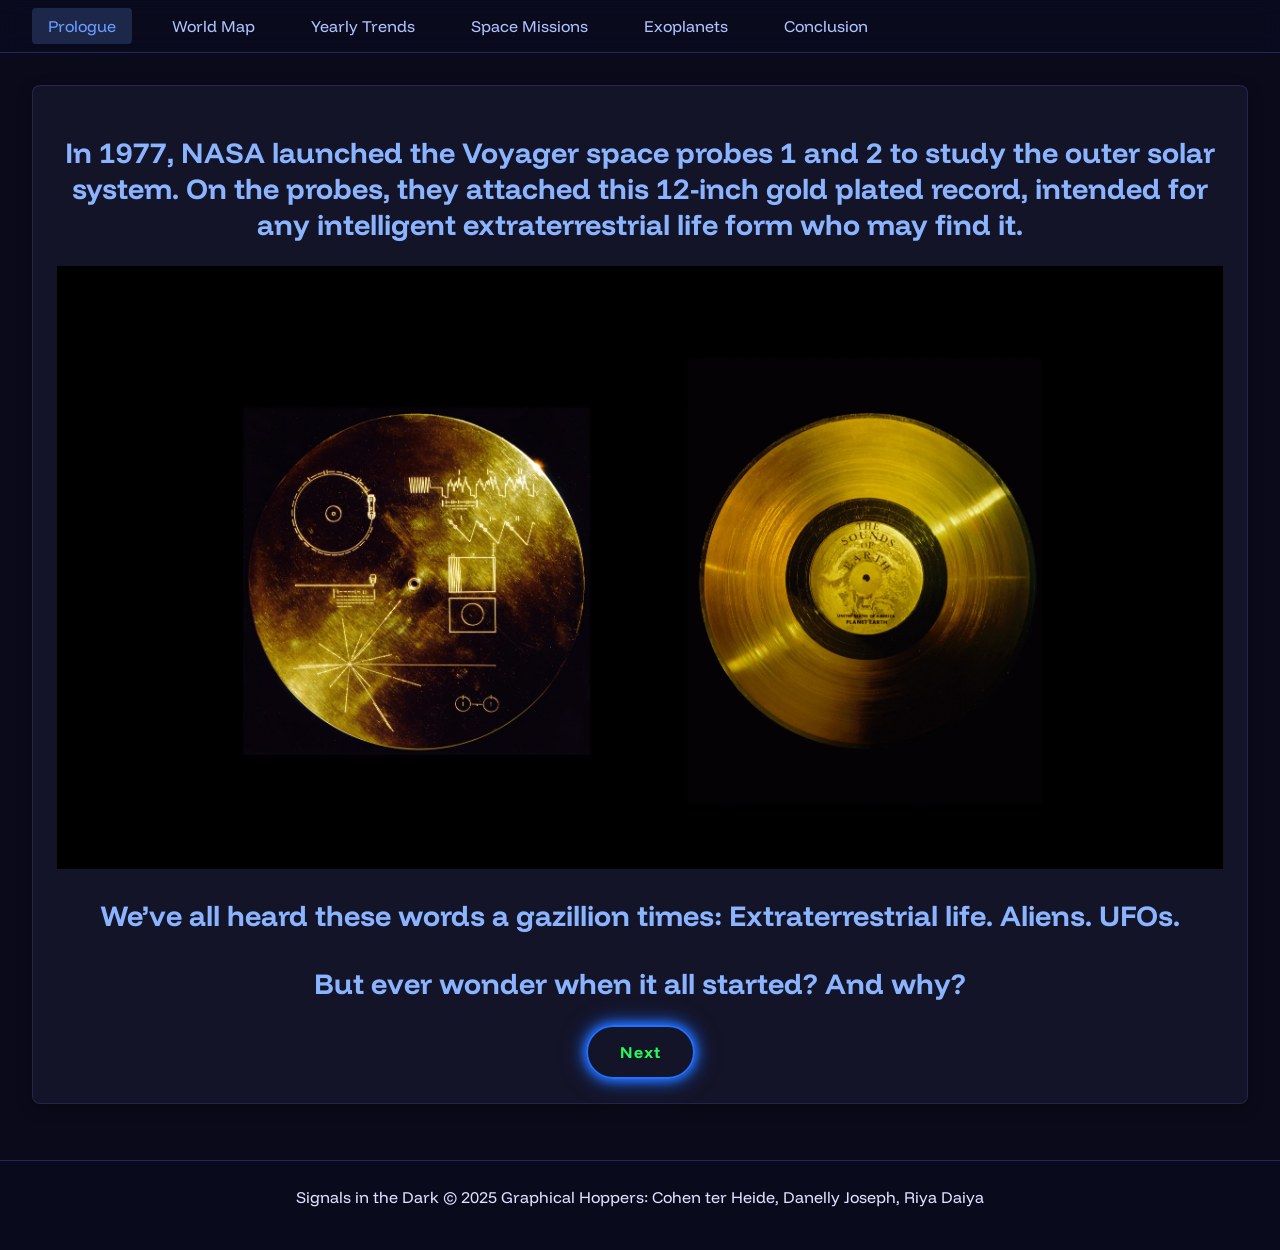
==== index.html @ cf0cb78a "adding font dependencies and changing font" ====
<!DOCTYPE html>
<html lang="en">
<head>
    <meta charset="UTF-8">
    <meta name="viewport" content="width=device-width, initial-scale=1.0">
    <title>Signals in the Dark - Prologue</title>
    <link rel="stylesheet" href="css/style.css">
    <script src="https://d3js.org/d3.v7.min.js"></script>
    <link rel="preconnect" href="https://fonts.googleapis.com">
    <link rel="preconnect" href="https://fonts.gstatic.com" crossorigin>
    <link href="https://fonts.googleapis.com/css2?family=Funnel+Display:wght@300..800&family=Funnel+Sans:ital,wght@0,300..800;1,300..800&family=IBM+Plex+Sans:ital,wght@0,100..700;1,100..700&display=swap" rel="stylesheet">
</head>
<body>
    <div id="starfield"></div>
    
    <header>
        <!-- <div class="logo">Signals in the Dark</div> -->
        <!-- <div class="team-name">🐸 Graphical Hoppers 🐸</div> -->
        <nav>
            <ul>
                <li><a href="index.html" class="nav-link active">Prologue</a></li>
                <li><a href="world-map.html" class="nav-link">World Map</a></li>
                <li><a href="trends.html" class="nav-link">Yearly Trends</a></li>
                <li><a href="missions.html" class="nav-link">Space Missions</a></li>
                <li><a href="exoplanets.html" class="nav-link">Exoplanets</a></li>
                <!-- <li><a href="comparison.html" class="nav-link">Science vs Perception</a></li> -->
                <li><a href="conclusion.html" class="nav-link">Conclusion</a></li>
            </ul>
        </nav>
    </header>
    
    <main>
        <section id="home" class="page active">
            <div class="card centre-align">
                <!-- <h1>Signals in the Dark</h1>
                <p>Visualizing UFO Sightings and the Search for Extraterrestrial Life</p>
                <div class="team-name">🐸 Graphical Hoppers 🐸</div>
                <p>Cohen ter Heide, Danelly Joseph, Riya Daiya</p>
                <p>Course: IAT 355: Data Visualization</p> -->

                <h2>In 1977, NASA launched the Voyager space probes 1 and 2 to study the outer solar system. On the probes, they attached this 12-inch gold plated record, intended for any intelligent extraterrestrial life form who may find it.</h2>
                <img class="responsive-img" src="img/Voyager-Record.webp" alt="Voyager record golden DVDs">

                <h2>We’ve all heard these words a gazillion times: Extraterrestrial life. Aliens. UFOs.</h2>
                <h2>But ever wonder when it all started? And why?</h2>

                <a href="world-map.html">
                    <button class="button"><strong>Next</strong></button>
                </a>
                
            </div>
            
            <!-- <h2 class="centre-align">Project Overview</h2>
            <div class="card centre-align">
                <p>This visualization project examines two parallel narratives:</p>
                <ul class="insight-list">
                    <li>UFO Sightings: Cultural phenomena shaped by media, perception, and human psychology</li>
                    <li>Exoplanet Discoveries: Scientific progress driven by technology, evidence, and methodology</li>
                </ul>
            </div> -->
            

        </section>

    </main>
    
    <footer>
        <p>Signals in the Dark &copy; 2025 Graphical Hoppers: Cohen ter Heide, Danelly Joseph, Riya Daiya</p>
    </footer>

    <script src="js/starfield.js"></script>
    <script src="js/navigation.js"></script>
</body>
</html>
---- css/style.css ----
* {
    margin: 0;
    padding: 0;
    box-sizing: border-box;
    font-family: "Funnel Display", sans-serif, 'Segoe UI', Tahoma, Geneva, Verdana, sans-serif;
}

body {
    background-color: #0a0a1a;
    color: #e0e0ff;
    overflow-x: hidden;
    min-height: 100vh;
}

#starfield {
    position: fixed;
    top: 0;
    left: 0;
    width: 100%;
    height: 100%;
    z-index: -1;
}

header {
    background: rgba(10, 10, 30, 0.8);
    backdrop-filter: blur(10px);
    padding: 1rem 2rem;
    position: sticky;
    top: 0;
    z-index: 100;
    border-bottom: 1px solid rgba(100, 100, 255, 0.3);
}

.logo {
    font-size: 1.8rem;
    font-weight: 700;
    color: #6a9eff;
    text-shadow: 0 0 10px rgba(106, 158, 255, 0.5);
    margin-bottom: 0.5rem;
}

.team-name {
    color: #9eff6a;
    font-size: 1.2rem;
    margin-bottom: 0.5rem;
}

nav ul {
    display: flex;
    list-style: none;
    gap: 1.5rem;
}

nav a {
    color: #b0c4ff;
    text-decoration: none;
    padding: 0.5rem 1rem;
    border-radius: 4px;
    transition: all 0.3s ease;
}

nav a:hover, nav a.active {
    background: rgba(106, 158, 255, 0.2);
    color: #6a9eff;
}

main {
    max-width: 1400px;
    margin: 0 auto;
    padding: 2rem;
    min-height: calc(100vh - 120px);
}

.page {
    display: block;
    animation: fadeIn 0.5s ease;
}

h1 {
    font-size: 2.5rem;
    margin-bottom: 1.5rem;
    color: #6a9eff;
    text-shadow: 0 0 15px rgba(106, 158, 255, 0.3);
    text-align: center;
}

h2 {
    font-size: 1.8rem;
    margin: 1.5rem 0 1rem;
    color: #8ab4ff;
    /* border-bottom: 1px solid rgba(138, 180, 255, 0.3); */
    padding-bottom: 0.5rem;
    
}

h3 {
    font-size: 1.4rem;
    margin: 1.2rem 0 0.8rem;
    color: #9eff6a;
}

p {
    line-height: 1.6;
    margin-bottom: 1rem;
   
}

.card {
    background: rgba(20, 20, 40);
    border-radius: 8px;
    padding: 1.5rem;
    margin-bottom: 1.5rem;
    border: 1px solid rgba(100, 100, 255, 0.2);
    box-shadow: 0 4px 15px rgba(0, 0, 0, 0.3);
    /* text-align: center; */
    /* max-width: 50rem; */
    /* margin: 0 auto; */
}



.visualization-container {
    height: 500px;
    background: rgba(10, 15, 30);
    border-radius: 8px;
    margin: 1.5rem 0;
    display: flex;
    align-items: center;
    justify-content: center;
    border: 1px solid rgba(100, 100, 255, 0.2);
    overflow: hidden;
}

.visualization-placeholder {
    color: #8ab4ff;
    font-size: 1.2rem;
    text-align: center;
    padding: 2rem;
}

.comparison-container {
    display: grid;
    grid-template-columns: 1fr 1fr;
    gap: 1.5rem;
    margin: 1.5rem 0;
}

.comparison-card {
    background: rgba(20, 20, 40, 0.6);
    border-radius: 8px;
    padding: 1.5rem;
    border: 1px solid rgba(100, 100, 255, 0.2);
    box-shadow: 0 4px 15px rgba(0, 0, 0, 0.3);
}

.comparison-visualization {
    height: 300px;
    background: rgba(10, 15, 30, 0.7);
    border-radius: 8px;
    margin: 1rem 0;
    display: flex;
    align-items: center;
    justify-content: center;
    border: 1px solid rgba(100, 100, 255, 0.2);
}


.insight-list {
    margin-left: 1.5rem;
    margin-bottom: 1rem;
}

.insight-list li {
    margin-bottom: 0.8rem;
    line-height: 1.5;
}








.pale-blue-dot {
    text-align: center;
    margin: 2rem 0;
    padding: 2rem;
    background: rgba(30, 30, 60, 0.5);
    border-radius: 8px;
    border-left: 4px solid #6a9eff;
}


.quote {
    font-style: italic;
    font-size: 1.2rem;
    color: #ffffff;
    margin: 1.5rem 0;
    text-align: center;
}

.author {
    text-align: right;
    color: #8eff24;
    margin-top: 0.5rem;
}


.paledot {
  position: relative;
  border-radius: 10px;
  overflow: hidden;
  margin-top:2.5rem;
}

.paledot img {
  display: block;
  width: 100%;
  height: auto;
}

.overlay {
  position: absolute;
  inset: 0;
  display: flex;
  flex-direction: column;
  justify-content: flex-end;
  gap: 0.75rem;
  padding: 1rem;
  color: #ffffff;
  text-align: center;
  text-shadow: 0 2px 6px rgba(0,0,0,.7); 
  margin: 10rem;

  

}

.overlay h3{
    transform: translateY(-45rem);
}




 

footer {
    background: rgba(10, 10, 30, 0.8);
    padding: 1.5rem;
    text-align: center;
    border-top: 1px solid rgba(100, 100, 255, 0.3);
}

@keyframes fadeIn {
    from { opacity: 0; }
    to { opacity: 1; }
}

@media (max-width: 768px) {
    nav ul {
        flex-direction: column;
        gap: 0.5rem;
    }
    
    main {
        padding: 1rem;
    }
    
    h1 {
        font-size: 2rem;
    }
    
    h2 {
        font-size: 1.5rem;
    }
    
    .comparison-container {
        grid-template-columns: 1fr;
    }
}

.exoplanets-visualization-container {
    background: rgba(10, 20, 40, 0.8);
    border: 1px solid rgba(80, 227, 194, 0.3);
    border-radius: 12px;
    padding: 20px;
    margin: 20px 0;
    backdrop-filter: blur(10px);
    position: relative;
    width: 100%;
    min-height: 400px;
}

.exoplanets-visualization {
    width: 100% !important;
    min-height: 400px;
    display: block;
}

.exoplanets-comparison-visualization {
    background: rgba(20, 30, 60, 0.6);
    border-radius: 8px;
    padding: 15px;
    margin: 15px 0;
    width: 100%;
}

#exoplanets-discovery-timeline,
#exoplanets-discovery-methods,
#exoplanets-interactive-explorer {
    width: 100% !important;
    min-height: 400px;
}

.vega-embed {
    width: 100% !important;
}

.vega-embed summary {
    color: #50E3C2 !important;
}

.exoplanets-loading {
    color: #50E3C2;
    font-style: italic;
    text-align: center;
    padding: 2rem;
    font-size: 1.1rem;
    width: 100%;
}

.exoplanets-error {
    color: #ff6b6b;
    text-align: center;
    padding: 2rem;
    font-style: italic;
    border: 1px dashed #ff6b6b;
    border-radius: 8px;
    width: 100%;
}

.exoplanets-loading::after {
    content: '...';
    animation: exoplanets-dots 1.5s steps(4, end) infinite;
}

@keyframes exoplanets-dots {
    0%, 20% { color: rgba(80, 227, 194, 0); text-shadow: 0.25em 0 0 rgba(80, 227, 194, 0), 0.5em 0 0 rgba(80, 227, 194, 0); }
    40% { color: #50E3C2; text-shadow: 0.25em 0 0 rgba(80, 227, 194, 0), 0.5em 0 0 rgba(80, 227, 194, 0); }
    60% { text-shadow: 0.25em 0 0 #50E3C2, 0.5em 0 0 rgba(80, 227, 194, 0); }
    80%, 100% { text-shadow: 0.25em 0 0 #50E3C2, 0.5em 0 0 #50E3C2; }
}

@media (max-width: 768px) {
    .exoplanets-visualization-container {
        padding: 10px;
        margin: 10px 0;
        min-height: 300px;
    }
    
    .exoplanets-visualization {
        min-height: 300px;
    }
    
    #exoplanets-discovery-timeline,
    #exoplanets-discovery-methods,
    #exoplanets-interactive-explorer {
        min-height: 300px;
    }
}

.worldmap-container {
    width: 100%;
    height: 520px;
    background: transparent;
    margin-bottom: 20px;
    border-radius: 12px;
    overflow: hidden;
    border: 1px solid rgba(100, 100, 255, 0.3);
    box-shadow: 0 0 20px rgba(106, 158, 255, 0.2);
    position: relative;
}

#worldmap-view,
#worldmap-view > div,
#worldmap-view canvas {
    background: transparent !important;
}

.worldmap-visualization-container {
    background: rgba(10, 20, 40, 0.8);
    border: 1px solid rgba(80, 227, 194, 0.3);
    border-radius: 12px;
    padding: 20px;
    margin: 20px 0;
    backdrop-filter: blur(10px);
    position: relative;
}

.worldmap-controls {
    margin-bottom: 20px;
    text-align: center;
    padding: 15px;
    background: rgba(20, 20, 40, 0.8);
    border-radius: 8px;
    border: 1px solid rgba(100, 100, 255, 0.2);
    backdrop-filter: blur(10px);
}

.worldmap-dropdown {
    padding: 10px 20px;
    background: rgba(30, 30, 60, 0.9);
    color: #e0e0ff;
    border: 1px solid rgba(106, 158, 255, 0.4);
    border-radius: 6px;
    font-size: 14px;
    font-weight: 500;
    transition: all 0.3s ease;
}

.worldmap-dropdown:hover {
    border-color: rgba(80, 227, 194, 0.6);
    box-shadow: 0 0 10px rgba(80, 227, 194, 0.3);
}

.worldmap-dropdown:focus {
    outline: none;
    border-color: #50E3C2;
    box-shadow: 0 0 15px rgba(80, 227, 194, 0.5);
}

.worldmap-dropdown option {
    background: rgba(30, 30, 60, 0.95);
    color: #e0e0ff;
    padding: 10px;
}

.centre-align {
    text-align: center;
}

.responsive-img {
    max-width: 100%;
    height: auto;
}

.button {
    background-color: transparent;
    border: 2px solid #2270ff;
    border-radius: 2rem;
    color: #22ff59;
    padding: 15px 32px;
    text-align: center;
    text-decoration: none;
    font-size: 16px;
    cursor: pointer;
    letter-spacing: 1px;
    

    box-shadow:
        0 0 8px #2270ff,
        0 0 15px #2270ff,
        0 0 25px rgba(34, 112, 255, 0.6);

    transition: 
        background-color 0.25s ease,
        box-shadow 0.25s ease,
        transform 0.2s ease,
        color 0.25s ease;
}

.button:hover {
    background-color: rgba(34, 112, 255, 0.15);
    color: #4284fe;

    transform: translateY(-3px);

    box-shadow:
        0 0 12px #2270ff,
        0 0 22px #2270ff,
        0 0 35px #2270ff,
        0 0 45px rgba(34, 112, 255, 0.9);
}

.button:active {
    transform: translateY(-1px);
    box-shadow:
        0 0 6px #2270ff,
        0 0 12px #2270ff,
        0 0 18px rgba(34, 112, 255, 0.5);
}
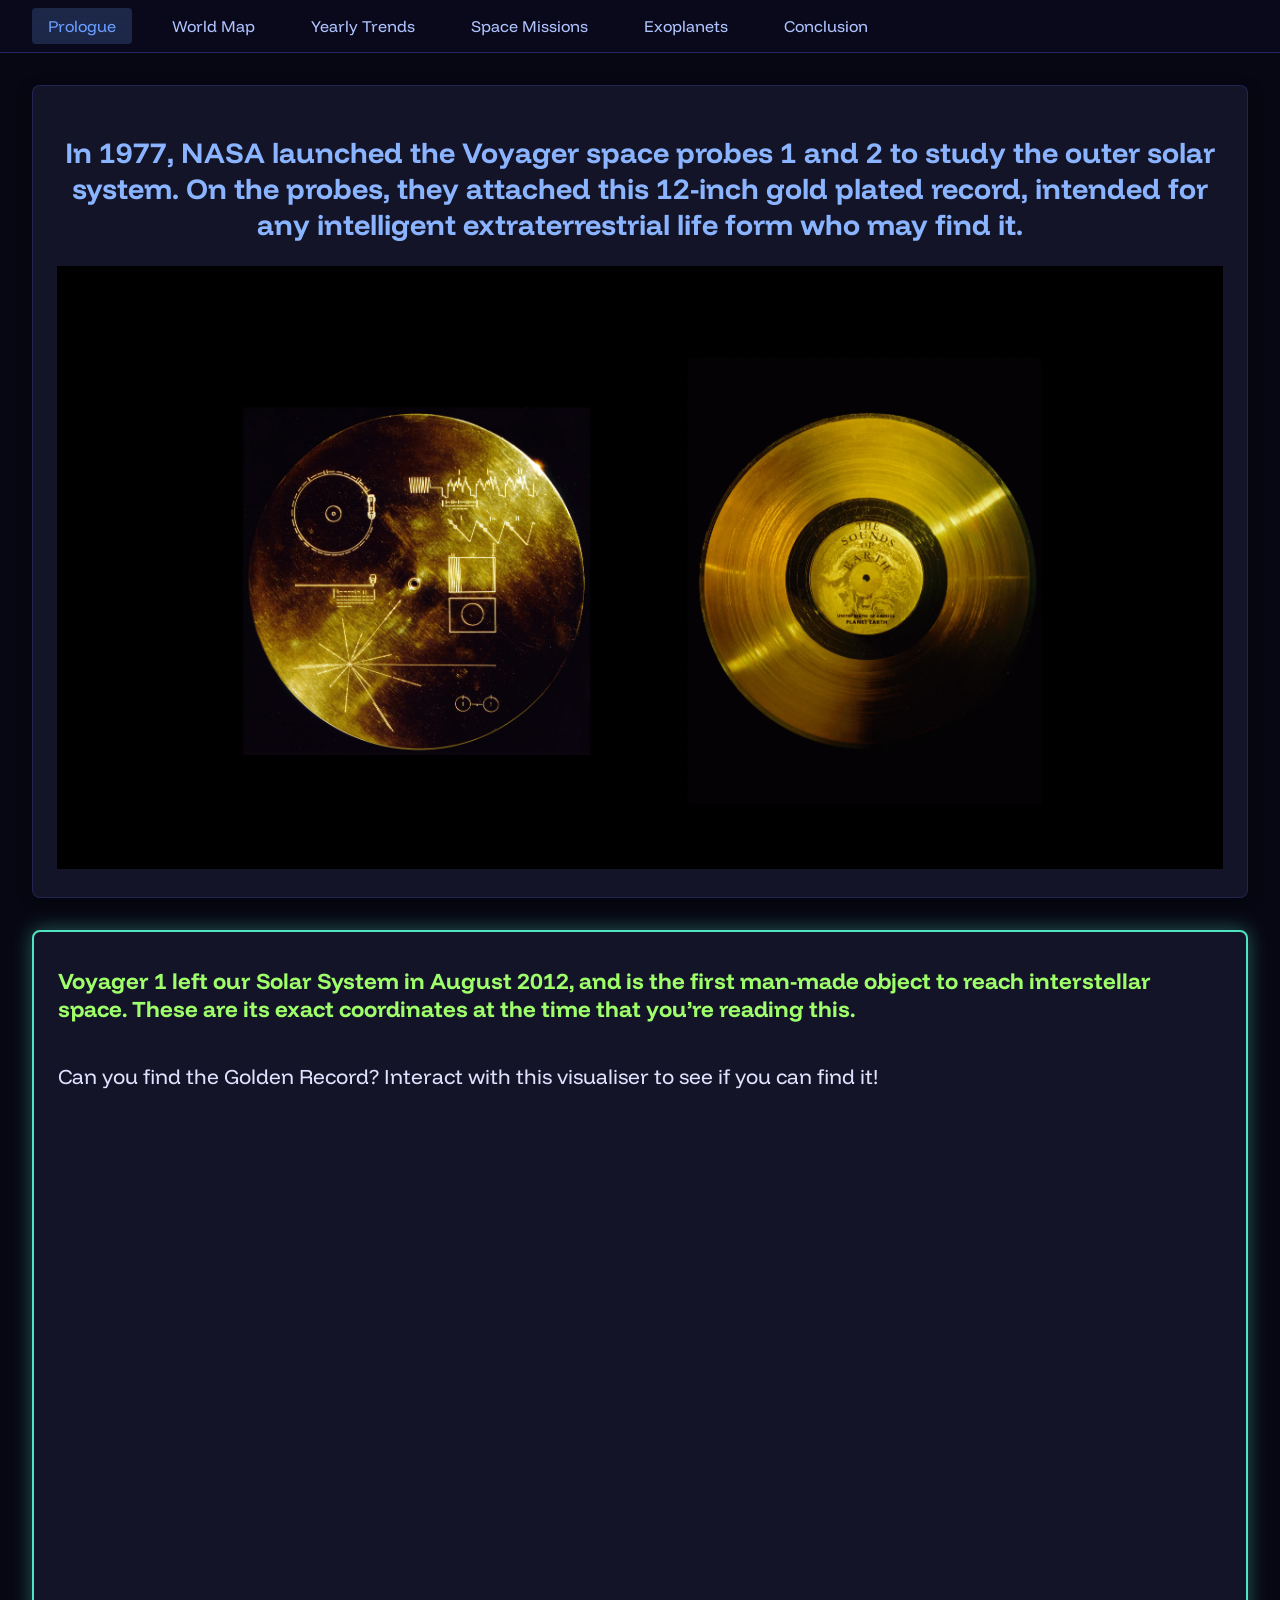
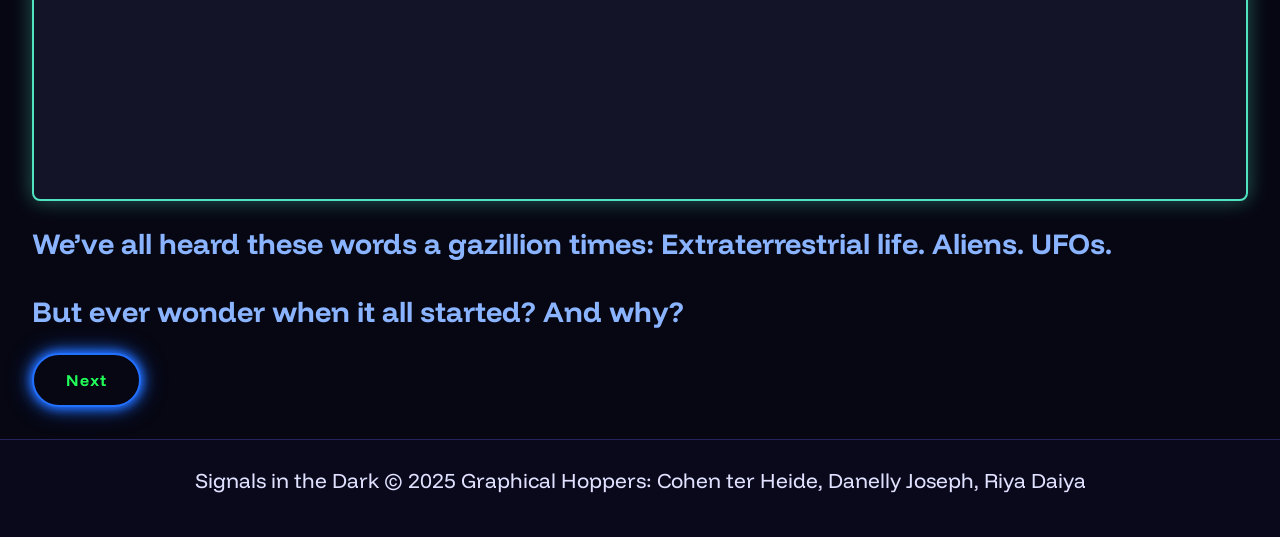
==== commit ef571cb2: "embedding voyager 1 live location window" ====
--- a/index.html
+++ b/index.html
@@ -32,32 +32,39 @@
     <main>
         <section id="home" class="page active">
             <div class="card centre-align">
-                <!-- <h1>Signals in the Dark</h1>
-                <p>Visualizing UFO Sightings and the Search for Extraterrestrial Life</p>
-                <div class="team-name">🐸 Graphical Hoppers 🐸</div>
-                <p>Cohen ter Heide, Danelly Joseph, Riya Daiya</p>
-                <p>Course: IAT 355: Data Visualization</p> -->
 
                 <h2>In 1977, NASA launched the Voyager space probes 1 and 2 to study the outer solar system. On the probes, they attached this 12-inch gold plated record, intended for any intelligent extraterrestrial life form who may find it.</h2>
                 <img class="responsive-img" src="img/Voyager-Record.webp" alt="Voyager record golden DVDs">
 
-                <h2>We’ve all heard these words a gazillion times: Extraterrestrial life. Aliens. UFOs.</h2>
+                <!-- <h2>We’ve all heard these words a gazillion times: Extraterrestrial life. Aliens. UFOs.</h2>
+                <h2>But ever wonder when it all started? And why?</h2>
+
+                <a href="world-map.html">
+                    <button class="button"><strong>Next</strong></button>
+                </a> -->
+            </div>
+
+            <div class="card voyager-card"> <h3>Voyager 1 left our Solar System in August 2012, and is the first man-made object to reach interstellar space. These are its exact coordinates at the time that you’re reading this.</h3>
+                <p>Can you find the Golden Record? Interact with this visualiser to see if you can find it!</p>
+                <div id="voyager-embed-container">
+                    <iframe 
+                        src="https://eyes.nasa.gov/apps/solar-system/#/sc_voyager_1"
+                        width="100%"
+                        height="500"
+                        frameborder="0"
+                        allowfullscreen
+                        title="NASA Eyes on the Solar System: Voyager 1 Tracker">
+                    </iframe>
+                </div>
+            </div>
+
+             <h2>We’ve all heard these words a gazillion times: Extraterrestrial life. Aliens. UFOs.</h2>
                 <h2>But ever wonder when it all started? And why?</h2>
 
                 <a href="world-map.html">
                     <button class="button"><strong>Next</strong></button>
                 </a>
-                
-            </div>
             
-            <!-- <h2 class="centre-align">Project Overview</h2>
-            <div class="card centre-align">
-                <p>This visualization project examines two parallel narratives:</p>
-                <ul class="insight-list">
-                    <li>UFO Sightings: Cultural phenomena shaped by media, perception, and human psychology</li>
-                    <li>Exoplanet Discoveries: Scientific progress driven by technology, evidence, and methodology</li>
-                </ul>
-            </div> -->
             
 
         </section>
--- a/css/style.css
+++ b/css/style.css
@@ -6,7 +6,7 @@
 }
 
 body {
-    background-color: #0a0a1a;
+    background-color: #070713;
     color: #e0e0ff;
     overflow-x: hidden;
     min-height: 100vh;
@@ -102,6 +102,7 @@
 p {
     line-height: 1.6;
     margin-bottom: 1rem;
+    font-size: 1.3rem;
    
 }
 
@@ -447,7 +448,7 @@
 }
 
 .button {
-    background-color: transparent;
+    background-color: #070713;
     border: 2px solid #2270ff;
     border-radius: 2rem;
     color: #22ff59;
@@ -472,7 +473,7 @@
 }
 
 .button:hover {
-    background-color: rgba(34, 112, 255, 0.15);
+    background-color: #121A33;
     color: #4284fe;
 
     transform: translateY(-3px);
@@ -490,4 +491,34 @@
         0 0 6px #2270ff,
         0 0 12px #2270ff,
         0 0 18px rgba(34, 112, 255, 0.5);
+}
+
+/* Styling for the Voyager Embed Card */
+
+.voyager-card {
+    /* Optional: Make the card stand out a bit more */
+    border: 2px solid #50E3C2; 
+    box-shadow: 0 0 20px rgba(80, 227, 194, 0.4);
+    margin-top: 2rem;
+    padding: 0; /* Remove padding to let the iframe fill the card */
+    overflow: hidden; /* Ensures the iframe stays inside rounded corners */
+}
+
+.voyager-card h3, .voyager-card p {
+    padding: 1rem 1.5rem 0.5rem 1.5rem; /* Add back padding for text */
+}
+
+#voyager-embed-container {
+    width: 100%;
+    /* 16:9 aspect ratio is good for videos/interactive content. 
+       This helps the embed resize cleanly on mobile */
+    aspect-ratio: 16 / 9; 
+    min-height: 400px; 
+}
+
+#voyager-embed-container iframe {
+    /* Ensure the iframe fills its container */
+    width: 100%;
+    height: 100%;
+    display: block;
 }
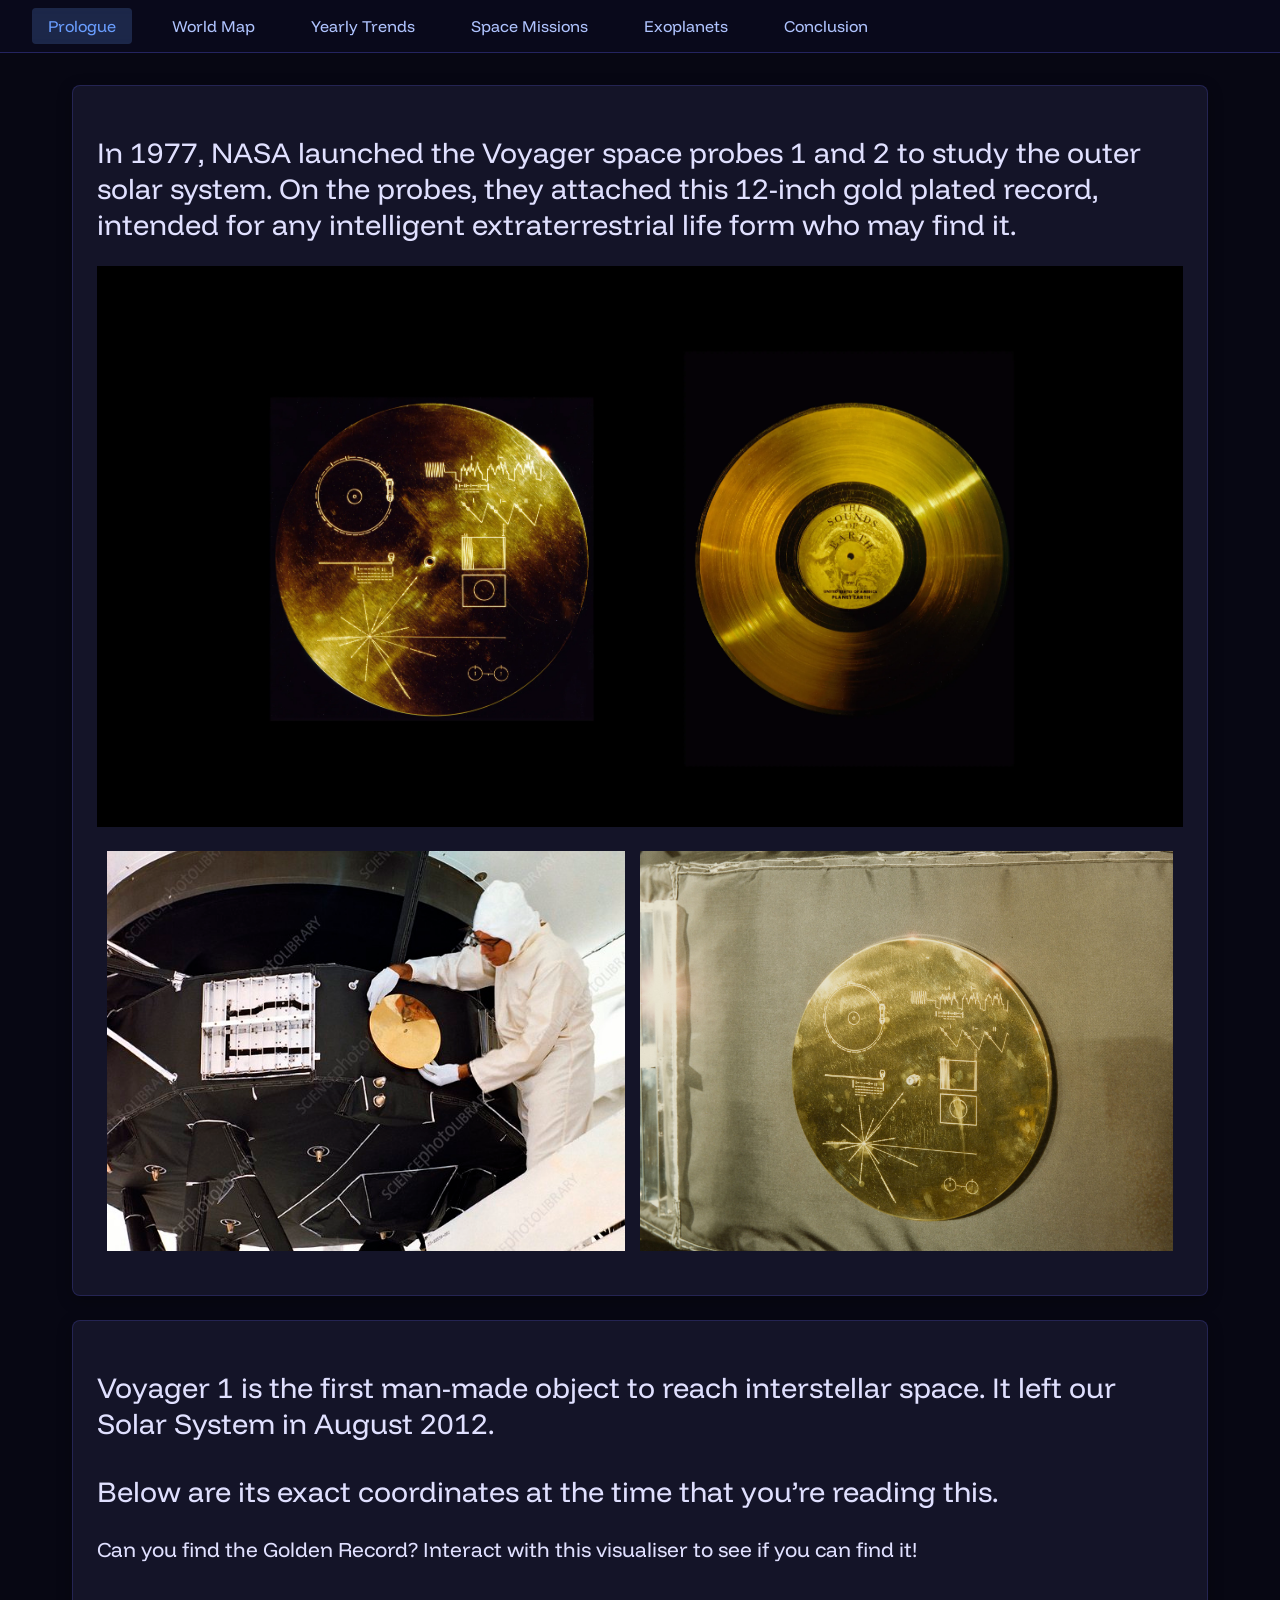
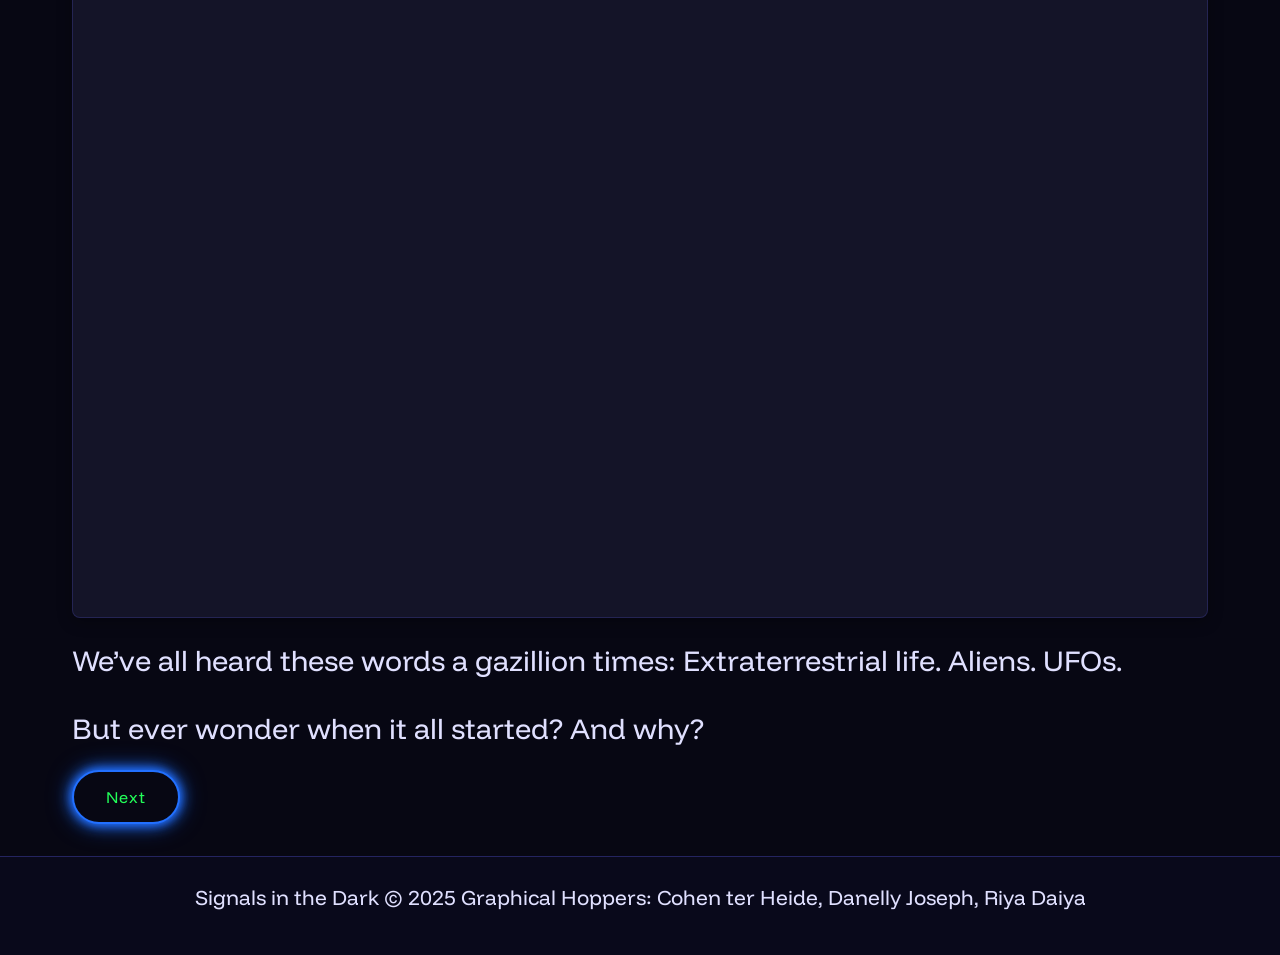
==== commit 4ca76fcc: "design polishes and adding more images" ====
--- a/index.html
+++ b/index.html
@@ -31,20 +31,21 @@
     
     <main>
         <section id="home" class="page active">
-            <div class="card centre-align">
+            <div class="card"> 
 
                 <h2>In 1977, NASA launched the Voyager space probes 1 and 2 to study the outer solar system. On the probes, they attached this 12-inch gold plated record, intended for any intelligent extraterrestrial life form who may find it.</h2>
                 <img class="responsive-img" src="img/Voyager-Record.webp" alt="Voyager record golden DVDs">
 
-                <!-- <h2>We’ve all heard these words a gazillion times: Extraterrestrial life. Aliens. UFOs.</h2>
-                <h2>But ever wonder when it all started? And why?</h2>
+                <div class="image-stack-container">
+                    <img src="img/disc-installation.jpg" alt="scientist attaching golden record on spacecraft" class="stacked-image">
+                    <img src="img/voyager-record-on-spacecraft.jpg" alt="voyager goldenr record on spacecraft" class="stacked-image">
+                </div>
 
-                <a href="world-map.html">
-                    <button class="button"><strong>Next</strong></button>
-                </a> -->
             </div>
 
-            <div class="card voyager-card"> <h3>Voyager 1 left our Solar System in August 2012, and is the first man-made object to reach interstellar space. These are its exact coordinates at the time that you’re reading this.</h3>
+            <div class="card"> 
+                <h2>Voyager 1 is the first man-made object to reach interstellar space. It left our Solar System in August 2012.</h2>
+                <h2>Below are its exact coordinates at the time that you’re reading this.</h2>
                 <p>Can you find the Golden Record? Interact with this visualiser to see if you can find it!</p>
                 <div id="voyager-embed-container">
                     <iframe 
--- a/css/style.css
+++ b/css/style.css
@@ -3,6 +3,7 @@
     padding: 0;
     box-sizing: border-box;
     font-family: "Funnel Display", sans-serif, 'Segoe UI', Tahoma, Geneva, Verdana, sans-serif;
+    font-weight: 400;
 }
 
 body {
@@ -65,10 +66,13 @@
 }
 
 main {
-    max-width: 1400px;
-    margin: 0 auto;
+    max-width: 1200px;
+    /* margin: 0 auto; */
+    margin-left: auto;
+    margin-right: auto;
     padding: 2rem;
-    min-height: calc(100vh - 120px);
+    /* padding: 0 15px; */
+    /* min-height: calc(100vh - 120px); */
 }
 
 .page {
@@ -87,7 +91,7 @@
 h2 {
     font-size: 1.8rem;
     margin: 1.5rem 0 1rem;
-    color: #8ab4ff;
+    color: #e0e0ff;
     /* border-bottom: 1px solid rgba(138, 180, 255, 0.3); */
     padding-bottom: 0.5rem;
     
@@ -372,6 +376,16 @@
     }
 }
 
+
+
+
+
+
+
+
+
+
+
 .worldmap-container {
     width: 100%;
     height: 520px;
@@ -438,10 +452,6 @@
     padding: 10px;
 }
 
-.centre-align {
-    text-align: center;
-}
-
 .responsive-img {
     max-width: 100%;
     height: auto;
@@ -493,20 +503,107 @@
         0 0 18px rgba(34, 112, 255, 0.5);
 }
 
+
+
+/* ==============================
+   World Map Decade Slider
+============================== */
+
+.worldmap-slider-wrapper {
+  
+  
+  gap: 12px;
+  color: #b0c4ff;
+  font-family: "IBM Plex Sans", sans-serif;
+}
+
+/* Remove default browser styling */
+#worldmap-decadeSlider {
+  -webkit-appearance: none;
+  appearance: none;
+  width: 220px;
+  height: 6px;
+  background: linear-gradient(
+    90deg,
+    #4a6fcc,
+    #50e3c2
+  );
+  border-radius: 6px;
+  outline: none;
+  cursor: pointer;
+  box-shadow: 0 0 10px rgba(80, 227, 194, 0.35);
+}
+
+#worldmap-decadeSlider::-webkit-slider-thumb {
+  -webkit-appearance: none;
+  appearance: none;
+  width: 16px;
+  height: 16px;
+  background: #8ab4ff;
+  border-radius: 50%;
+  border: 2px solid #50e3c2;
+  cursor: pointer;
+  box-shadow: 0 0 12px rgba(138, 180, 255, 0.8);
+}
+
+
+
+
+
+.worldmap-checkbox input[type="checkbox"] {
+  appearance: none;
+  width: 16px;
+  height: 16px;
+  border: 2px solid #4a6fcc;
+  border-radius: 4px;
+  background: transparent;
+
+  position: relative;
+}
+
+.worldmap-checkbox input[type="checkbox"]:checked {
+  background: #50e3c2;
+  border-color: #50e3c2;
+  box-shadow: 0 0 10px rgba(80, 227, 194, 0.8);
+}
+
+.worldmap-checkbox input[type="checkbox"]:checked::after {
+  content: "✔";
+  position: absolute;
+  top: -3px;
+  left: 1px;
+  color: #0a1429;
+  font-size: 15px;
+  font-weight: bold;
+}
+
+
+
+
+
+/*Styling for Global UFO trends*/
+
+/* ==============================
+   UFO Trends Visualization
+============================== */
+
+
+.ufo-trends-view-wrapper {
+  
+  max-width: 280rem;
+}
+
+#ufo-trends-view {
+  max-width: 280rem;
+}
+
+/* IMPORTANT: allow Vega to display tooltips */
+.vega-embed,
+.vega-embed svg {
+  overflow: visible !important;
+}
+
 /* Styling for the Voyager Embed Card */
-
-.voyager-card {
-    /* Optional: Make the card stand out a bit more */
-    border: 2px solid #50E3C2; 
-    box-shadow: 0 0 20px rgba(80, 227, 194, 0.4);
-    margin-top: 2rem;
-    padding: 0; /* Remove padding to let the iframe fill the card */
-    overflow: hidden; /* Ensures the iframe stays inside rounded corners */
-}
-
-.voyager-card h3, .voyager-card p {
-    padding: 1rem 1.5rem 0.5rem 1.5rem; /* Add back padding for text */
-}
 
 #voyager-embed-container {
     width: 100%;
@@ -521,4 +618,98 @@
     width: 100%;
     height: 100%;
     display: block;
+}
+
+/* --- Discovery Methods Explained Section --- */
+
+#discovery-methods-grid {
+    display: grid;
+    grid-template-columns: repeat(auto-fit, minmax(280px, 1fr));
+    gap: 20px;
+    margin-top: 20px;
+    padding: 10px;
+}
+
+.method-item {
+    background: rgb(10 12 18 / 70%);
+    border: 1px solid #1c3263;
+    border-radius: 12px;
+    padding: 15px;
+    /* border-left: 4px solid #50E3C2; */
+    position: relative; /* Crucial for image positioning */
+    /* display: flex; */
+    flex-direction: column;
+    justify-content: space-between;
+}
+
+.method-header {
+    /* display: flex; */
+    align-items: center;
+}
+
+.method-header h3 {
+    margin: 0;
+    color: #8ab4ff;
+    font-size: 1.2rem;
+}
+
+.method-icon {
+    width: 70px;
+    height: 70px;
+    margin-right: 10px;
+    object-fit: contain;
+    /* filter: drop-shadow(0 0 5px rgba(80, 227, 194, 0.5)); */
+}
+
+/* Style for the image diagrams */
+.method-item + img {
+    max-width: 100%;
+    height: auto;
+    margin-top: 10px;
+    margin-bottom: 20px;
+    border-radius: 6px;
+    border: 1px solid rgba(80, 227, 194, 0.2);
+}
+
+.method-explanation {
+    /* Slight margin at the top to separate from the H3 */
+    margin-top: 10px; 
+    font-size: 0.95rem; 
+    line-height: 1.5;
+    color: #c0c0e0; /* A slightly dimmer color for body text */
+}
+
+
+/* --- Styles for Two Images Stacked Horizontally --- */
+
+.image-stack-container {
+    display: flex;         /* Use Flexbox for side-by-side layout */
+    gap: 15px;             /* Space between the two images */
+    margin-top: 20px;
+    margin-bottom: 20px;
+    padding: 0 10px;       /* Ensure a little space from the card edges */
+    justify-content: center; /* Center the images if the total width is less than container */
+    align-items: flex-start; /* Aligns images to the top if they have different heights */
+}
+
+.stacked-image {
+    /* Each image will take up equal space */
+    flex: 1 1 50%; 
+    max-width: 50%;
+    height: 400px;
+    object-fit: cover;
+    display: block;
+}
+
+/* --- Mobile View (Stacking Vertically) --- */
+/* For smaller screens, we can change the direction to vertical for better viewing. */
+@media (max-width: 768px) {
+    .image-stack-container {
+        flex-direction: column; /* Stack images vertically on small screens */
+        gap: 10px; /* Adjust vertical gap */
+    }
+    
+    .stacked-image {
+        max-width: 100%; /* Image takes full width of the container */
+    }
 }
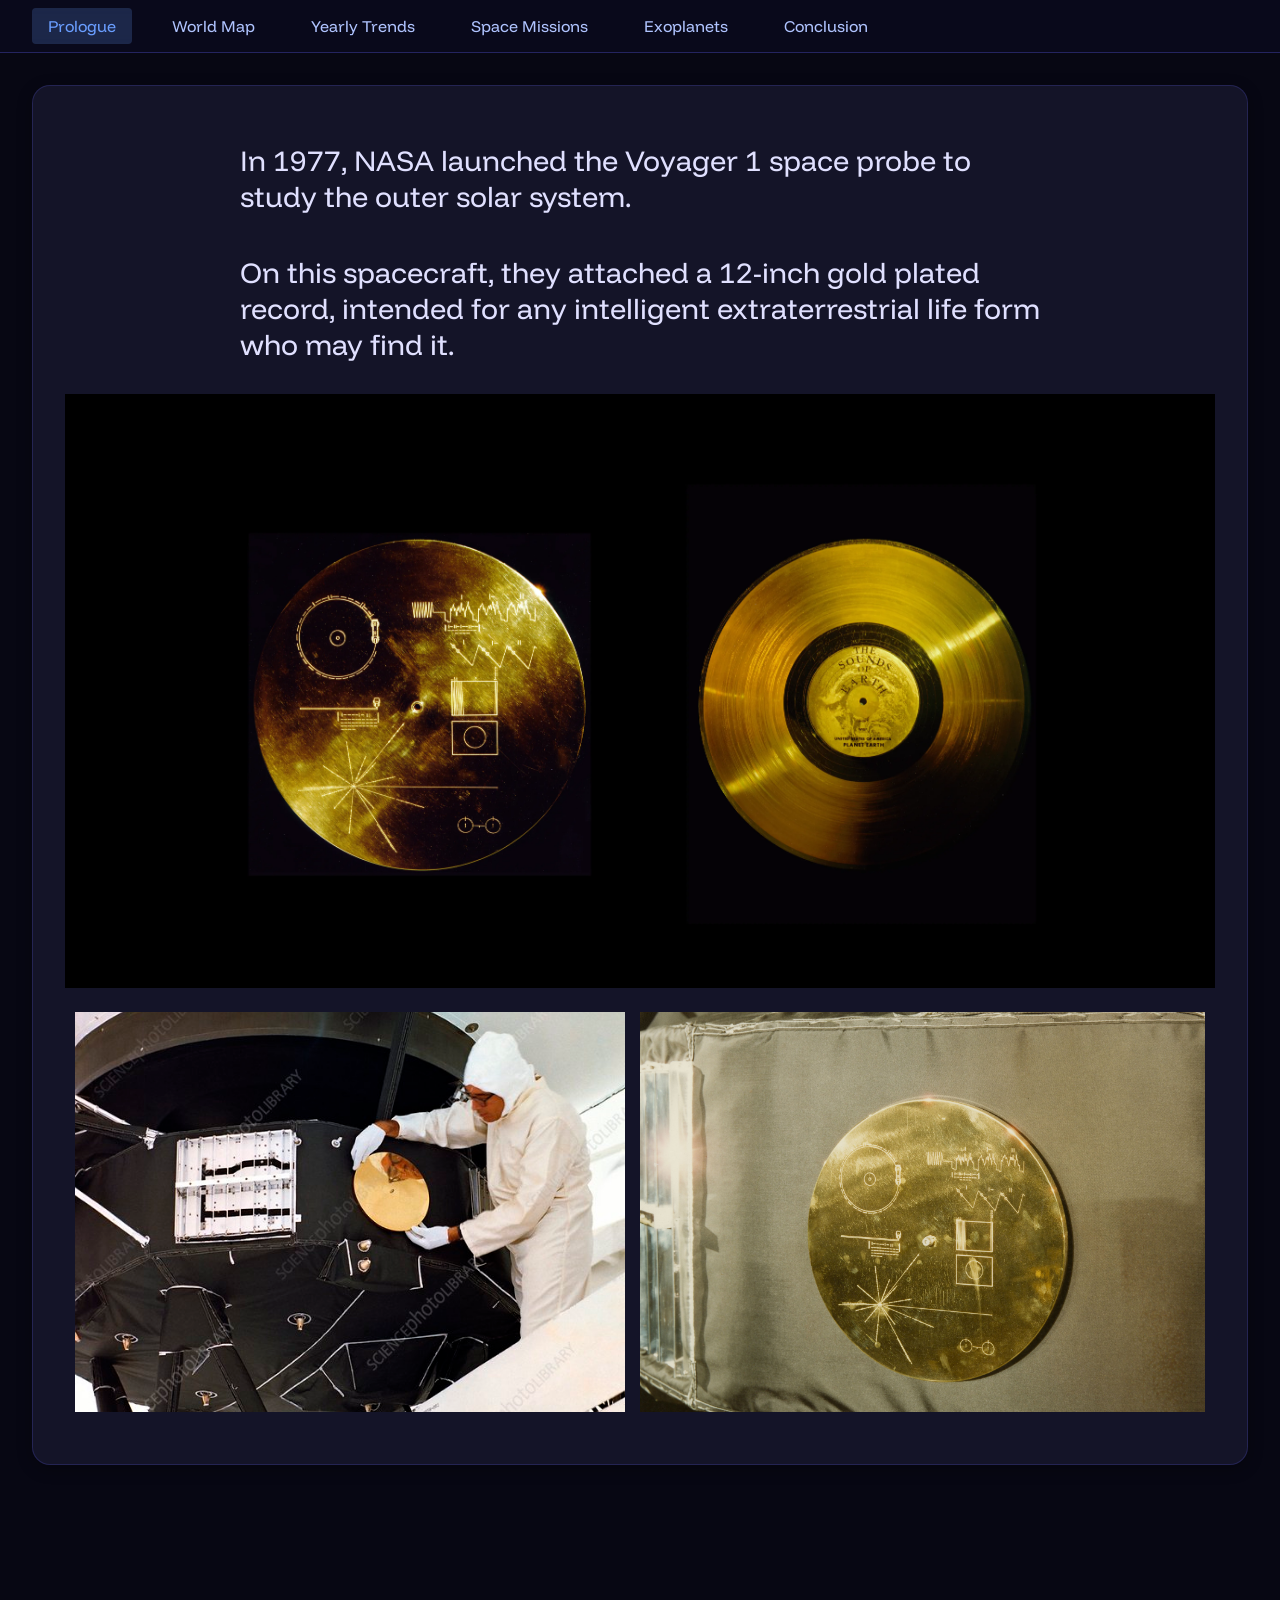
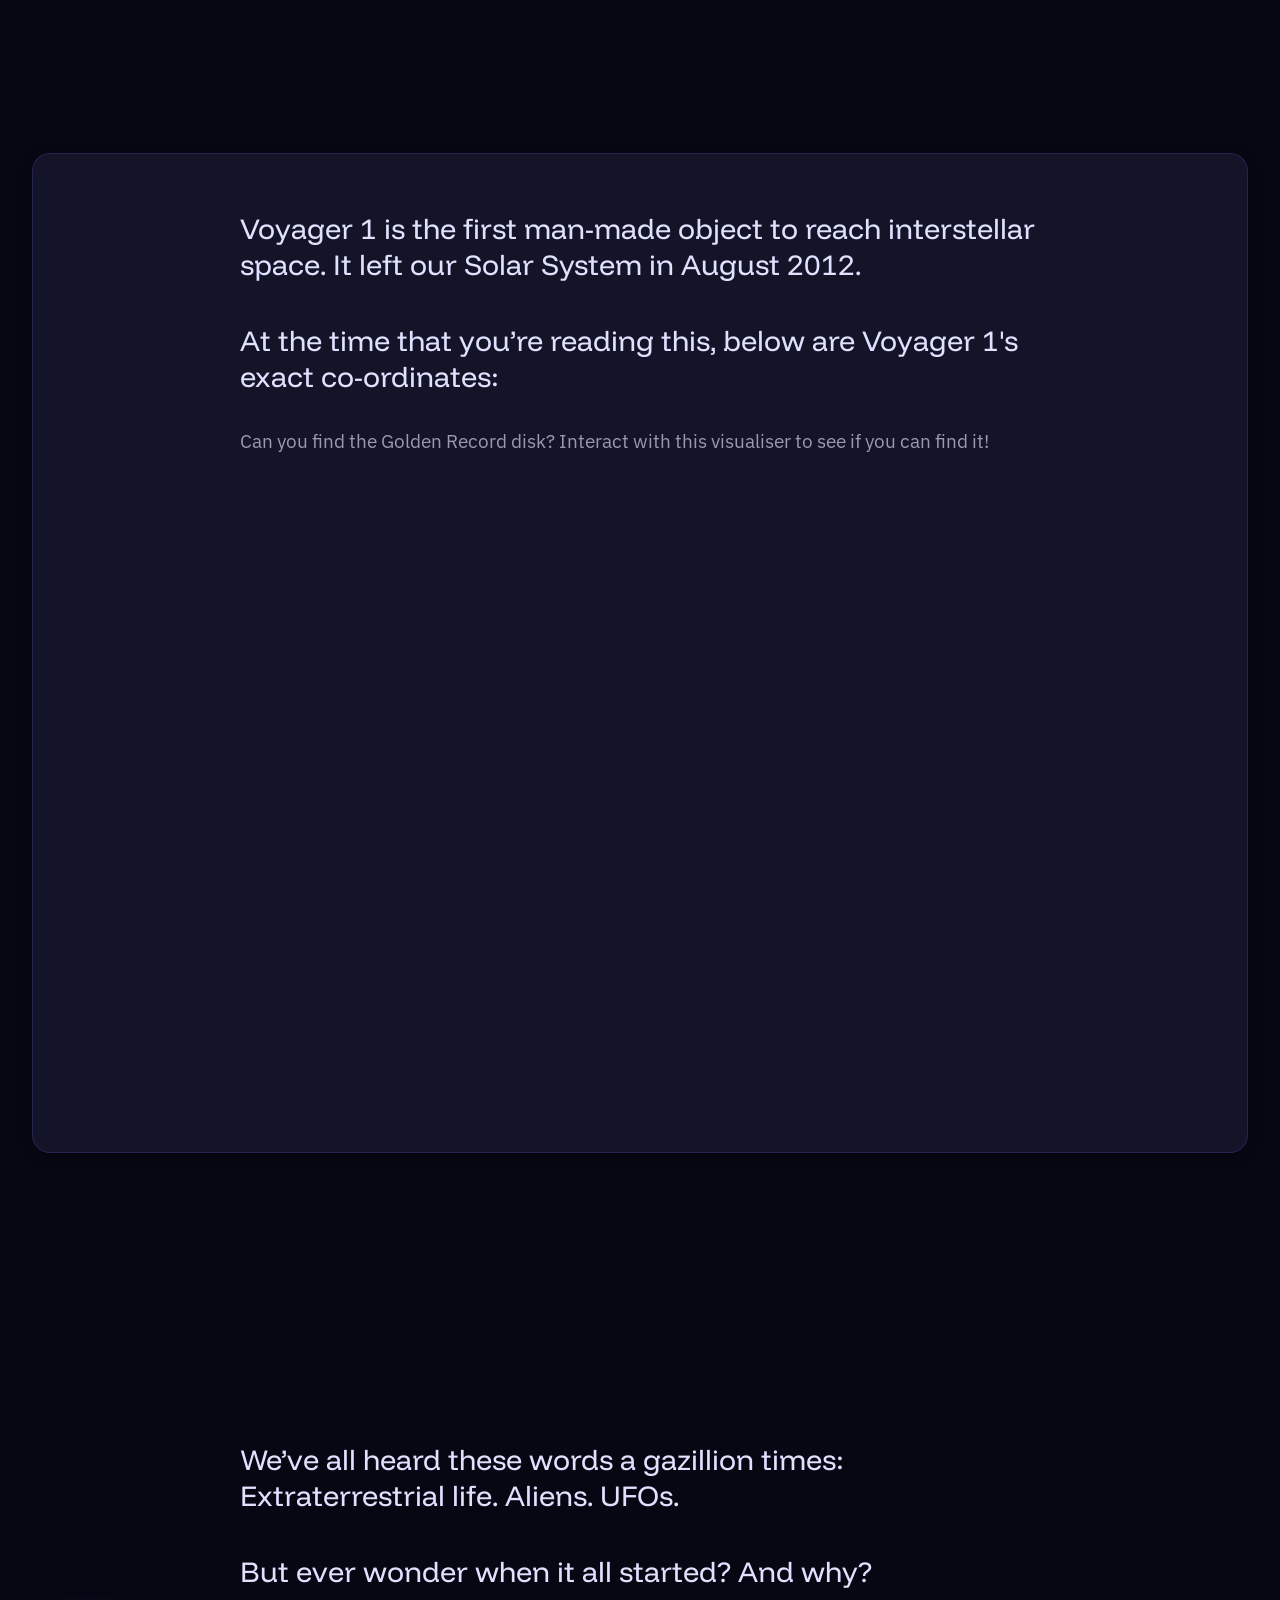
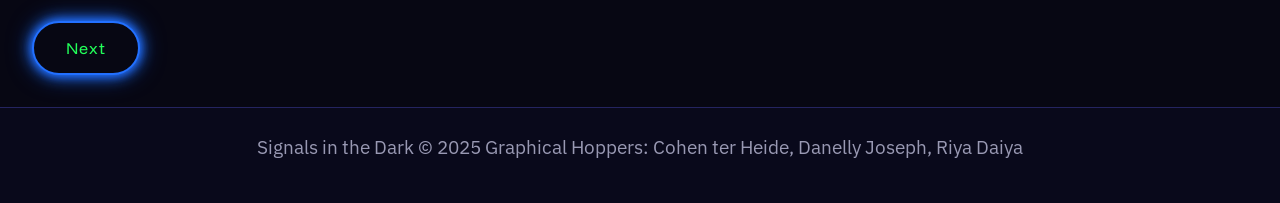
==== commit 7282e7b2: "meow" ====
--- a/index.html
+++ b/index.html
@@ -33,7 +33,8 @@
         <section id="home" class="page active">
             <div class="card"> 
 
-                <h2>In 1977, NASA launched the Voyager space probes 1 and 2 to study the outer solar system. On the probes, they attached this 12-inch gold plated record, intended for any intelligent extraterrestrial life form who may find it.</h2>
+                <h2 class="text-width">In 1977, NASA launched the Voyager 1 space probe to study the outer solar system.</h2>
+                <h2 class="text-width">On this spacecraft, they attached a 12-inch gold plated record, intended for any intelligent extraterrestrial life form who may find it.</h2>
                 <img class="responsive-img" src="img/Voyager-Record.webp" alt="Voyager record golden DVDs">
 
                 <div class="image-stack-container">
@@ -44,9 +45,9 @@
             </div>
 
             <div class="card"> 
-                <h2>Voyager 1 is the first man-made object to reach interstellar space. It left our Solar System in August 2012.</h2>
-                <h2>Below are its exact coordinates at the time that you’re reading this.</h2>
-                <p>Can you find the Golden Record? Interact with this visualiser to see if you can find it!</p>
+                <h2 class="text-width">Voyager 1 is the first man-made object to reach interstellar space. It left our Solar System in August 2012.</h2>
+                <h2 class="text-width">At the time that you’re reading this, below are Voyager 1's exact co-ordinates:</h2>
+                <p class="text-width">Can you find the Golden Record disk? Interact with this visualiser to see if you can find it!</p>
                 <div id="voyager-embed-container">
                     <iframe 
                         src="https://eyes.nasa.gov/apps/solar-system/#/sc_voyager_1"
--- a/css/style.css
+++ b/css/style.css
@@ -66,7 +66,7 @@
 }
 
 main {
-    max-width: 1200px;
+    max-width: 1400px;
     /* margin: 0 auto; */
     margin-left: auto;
     margin-right: auto;
@@ -86,6 +86,10 @@
     color: #6a9eff;
     text-shadow: 0 0 15px rgba(106, 158, 255, 0.3);
     text-align: center;
+
+    max-width: 800px;
+    margin-left: auto;
+    margin-right: auto;
 }
 
 h2 {
@@ -93,7 +97,11 @@
     margin: 1.5rem 0 1rem;
     color: #e0e0ff;
     /* border-bottom: 1px solid rgba(138, 180, 255, 0.3); */
-    padding-bottom: 0.5rem;
+    padding-bottom: 1rem;
+
+    max-width: 800px;
+    margin-left: auto;
+    margin-right: auto;
     
 }
 
@@ -101,20 +109,29 @@
     font-size: 1.4rem;
     margin: 1.2rem 0 0.8rem;
     color: #9eff6a;
+
+    max-width: 800px;
+    margin-left: auto;
+    margin-right: auto;
 }
 
 p {
     line-height: 1.6;
     margin-bottom: 1rem;
-    font-size: 1.3rem;
+    font-size: 1.2rem;
+    color: #9999b3;
+    font-family: "IBM Plex Sans", sans-serif, 'Segoe UI', Tahoma, Geneva, Verdana;
+    max-width: 800px;
+    margin-left: auto;
+    margin-right: auto;
    
 }
 
 .card {
     background: rgba(20, 20, 40);
-    border-radius: 8px;
-    padding: 1.5rem;
-    margin-bottom: 1.5rem;
+    border-radius: 18px;
+    padding: 2rem;
+    margin-bottom: 18rem;
     border: 1px solid rgba(100, 100, 255, 0.2);
     box-shadow: 0 4px 15px rgba(0, 0, 0, 0.3);
     /* text-align: center; */
@@ -712,4 +729,10 @@
     .stacked-image {
         max-width: 100%; /* Image takes full width of the container */
     }
+}
+
+.text-width{
+    max-width: 800px;
+    margin-left: auto;
+    margin-right: auto;
 }
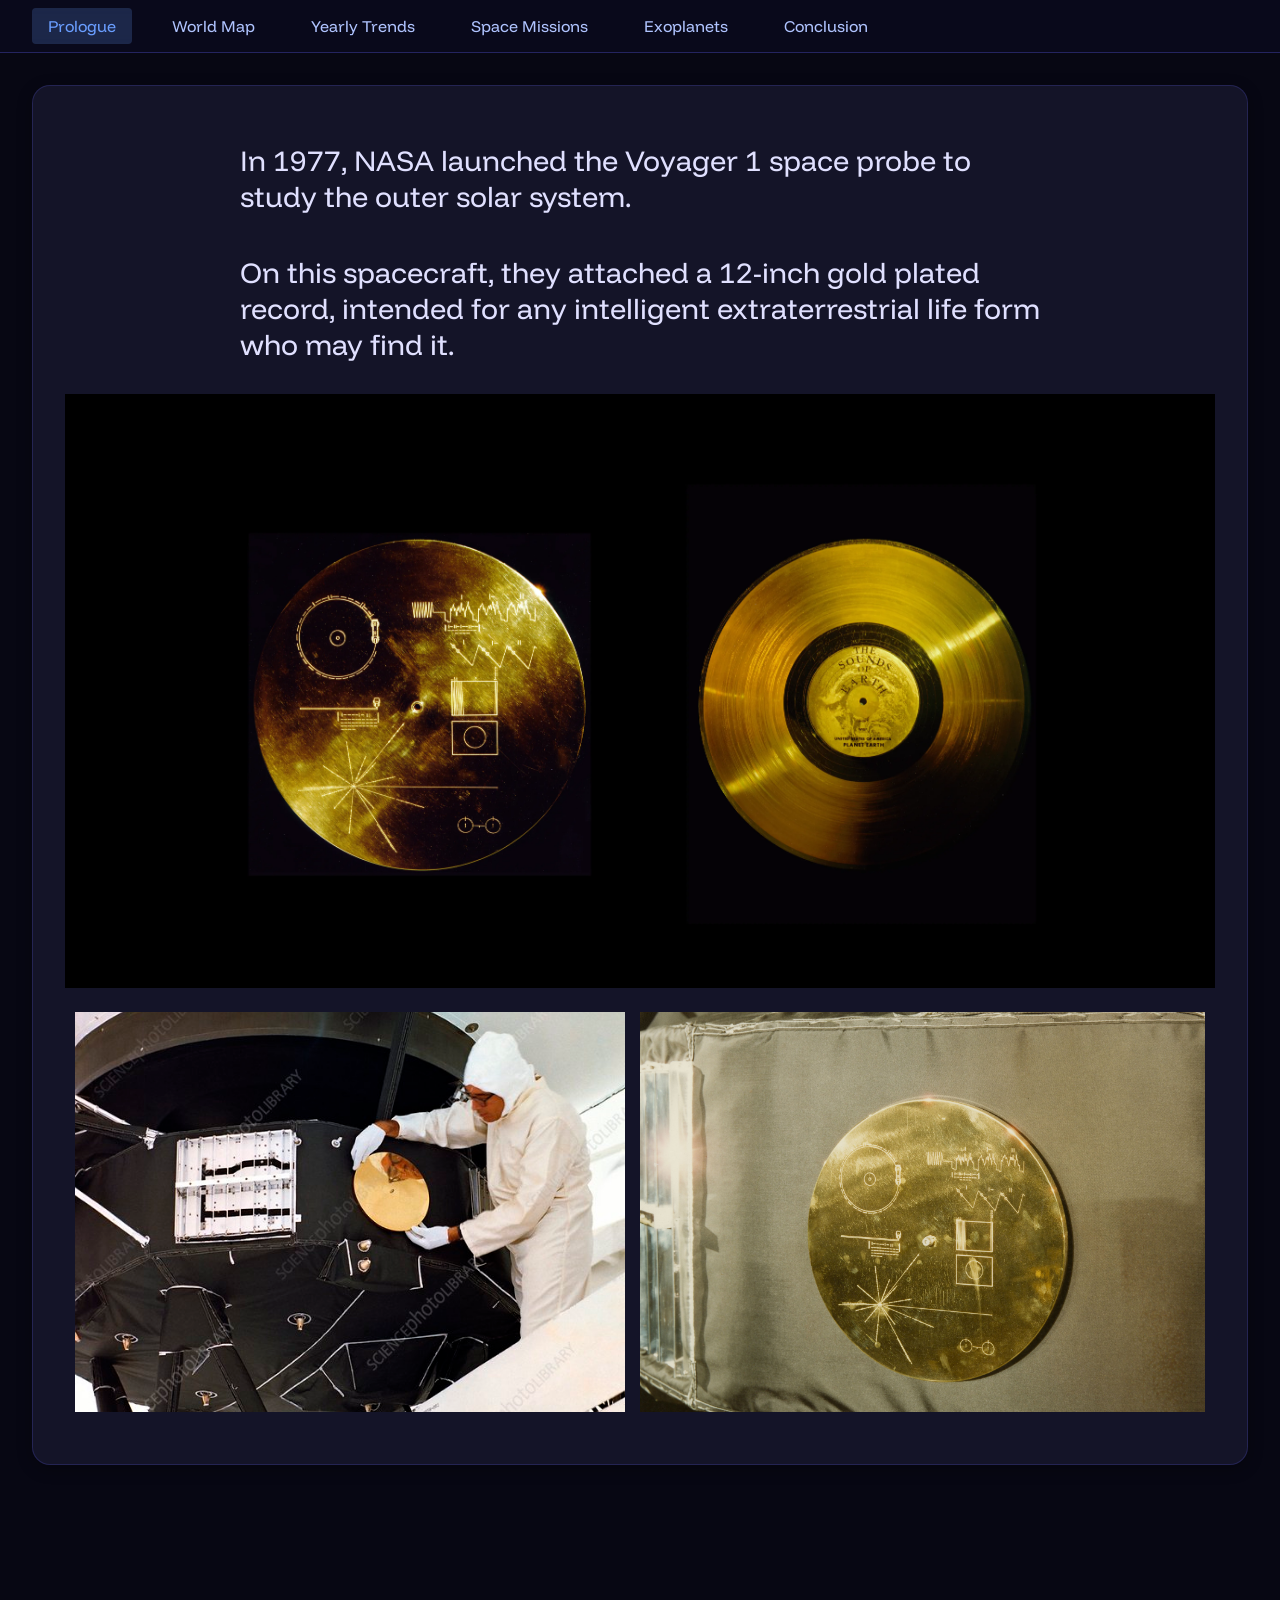
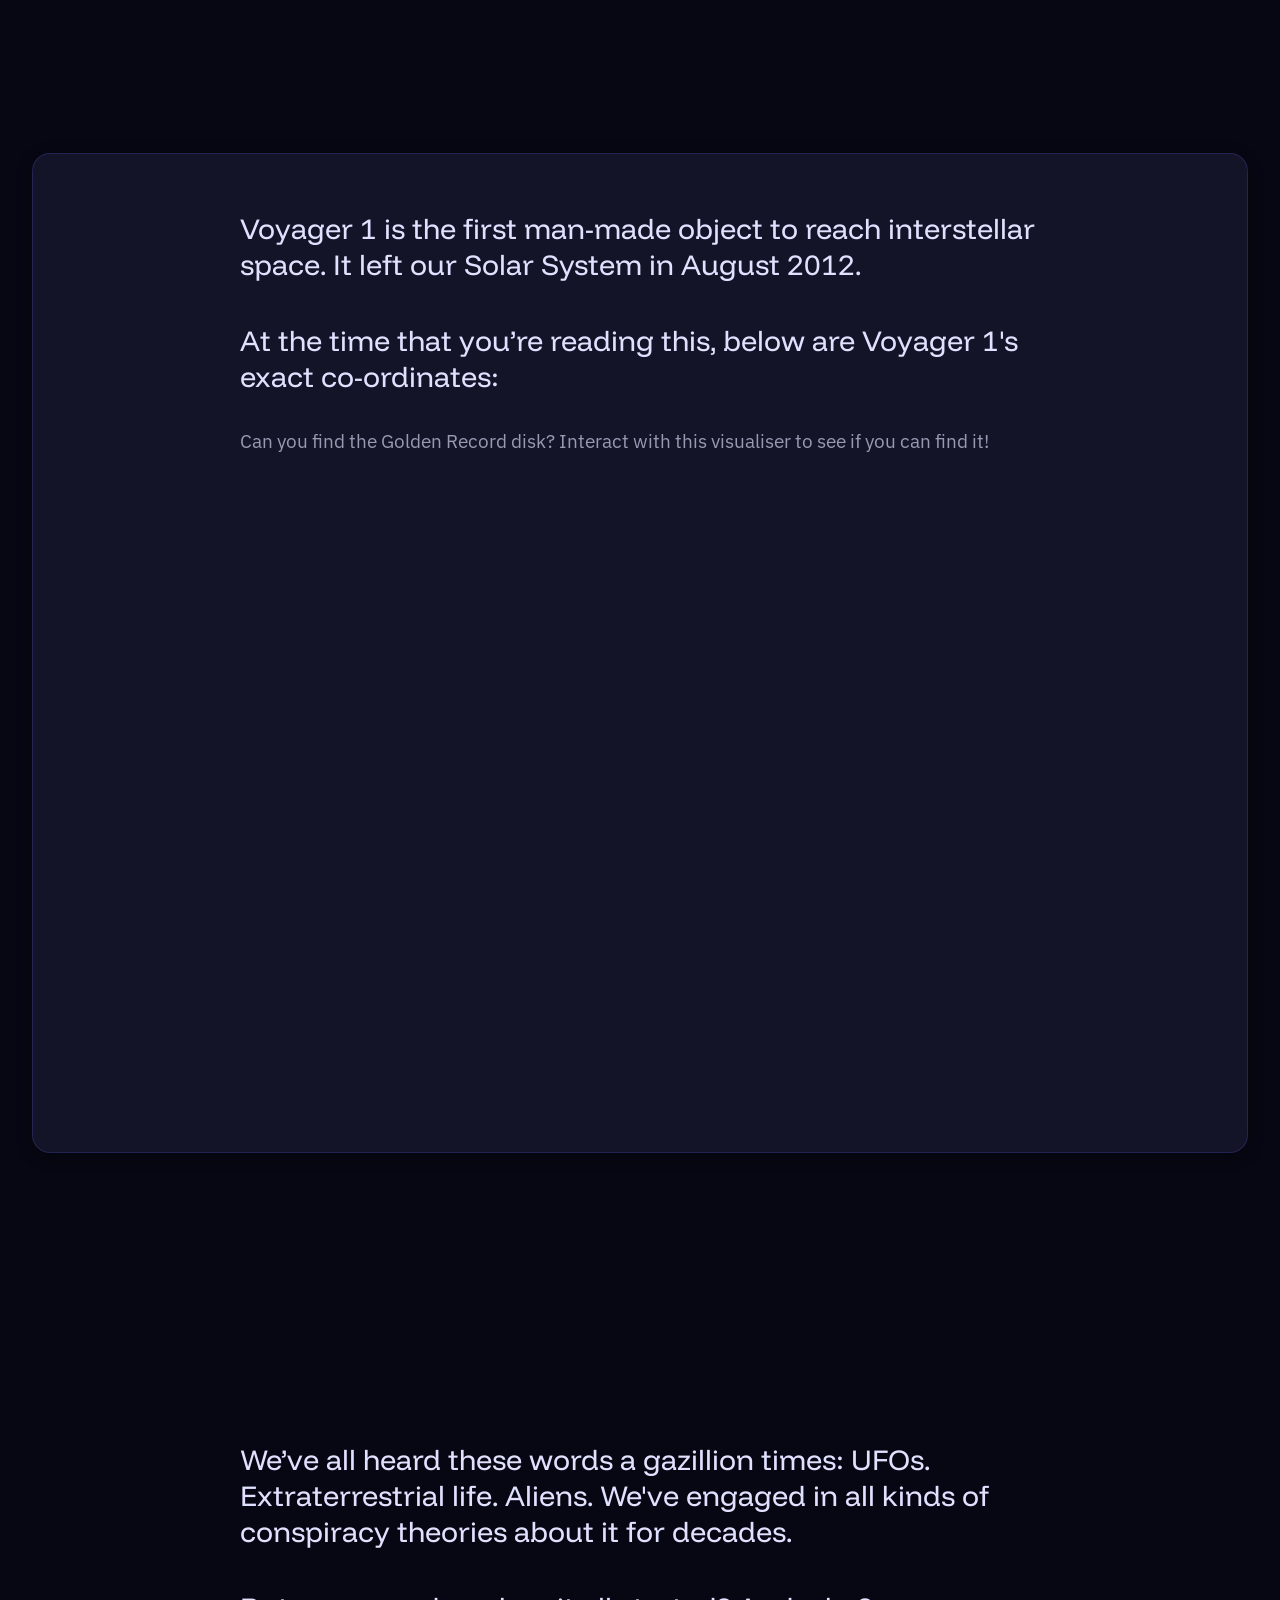
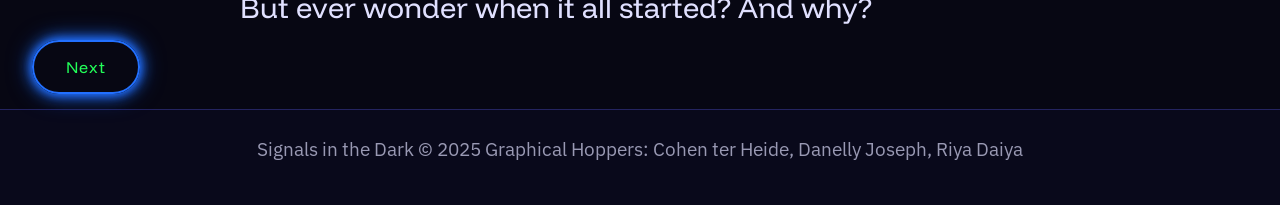
==== commit 574e9dfc: "fixing html markup error" ====
--- a/index.html
+++ b/index.html
@@ -13,21 +13,21 @@
 <body>
     <div id="starfield"></div>
     
-    <header>
-        <!-- <div class="logo">Signals in the Dark</div> -->
-        <!-- <div class="team-name">🐸 Graphical Hoppers 🐸</div> -->
-        <nav>
-            <ul>
-                <li><a href="index.html" class="nav-link active">Prologue</a></li>
-                <li><a href="world-map.html" class="nav-link">World Map</a></li>
-                <li><a href="trends.html" class="nav-link">Yearly Trends</a></li>
-                <li><a href="missions.html" class="nav-link">Space Missions</a></li>
-                <li><a href="exoplanets.html" class="nav-link">Exoplanets</a></li>
-                <!-- <li><a href="comparison.html" class="nav-link">Science vs Perception</a></li> -->
-                <li><a href="conclusion.html" class="nav-link">Conclusion</a></li>
-            </ul>
-        </nav>
-    </header>
+        <header>
+            <!-- <div class="logo">Signals in the Dark</div> -->
+            <!-- <div class="team-name">🐸 Graphical Hoppers 🐸</div> -->
+            <nav>
+                <ul>
+                    <li><a href="index.html" class="nav-link active">Prologue</a></li>
+                    <li><a href="world-map.html" class="nav-link">World Map</a></li>
+                    <li><a href="trends.html" class="nav-link">Yearly Trends</a></li>
+                    <li><a href="missions.html" class="nav-link">Space Missions</a></li>
+                    <li><a href="exoplanets.html" class="nav-link">Exoplanets</a></li>
+                    <!-- <li><a href="comparison.html" class="nav-link">Science vs Perception</a></li> -->
+                    <li><a href="conclusion.html" class="nav-link">Conclusion</a></li>
+                </ul>
+            </nav>
+        </header>
     
     <main>
         <section id="home" class="page active">
@@ -60,12 +60,10 @@
                 </div>
             </div>
 
-             <h2>We’ve all heard these words a gazillion times: Extraterrestrial life. Aliens. UFOs.</h2>
+                <h2>We’ve all heard these words a gazillion times: UFOs. Extraterrestrial life. Aliens. We've engaged in all kinds of conspiracy theories about it for decades.</h2>
                 <h2>But ever wonder when it all started? And why?</h2>
 
-                <a href="world-map.html">
-                    <button class="button"><strong>Next</strong></button>
-                </a>
+                <a href="world-map.html" class="button"><strong>Next</strong></a>
             
             
 
--- a/css/style.css
+++ b/css/style.css
@@ -124,7 +124,10 @@
     max-width: 800px;
     margin-left: auto;
     margin-right: auto;
-   
+}
+
+.italic {
+    font-style: italic;
 }
 
 .card {
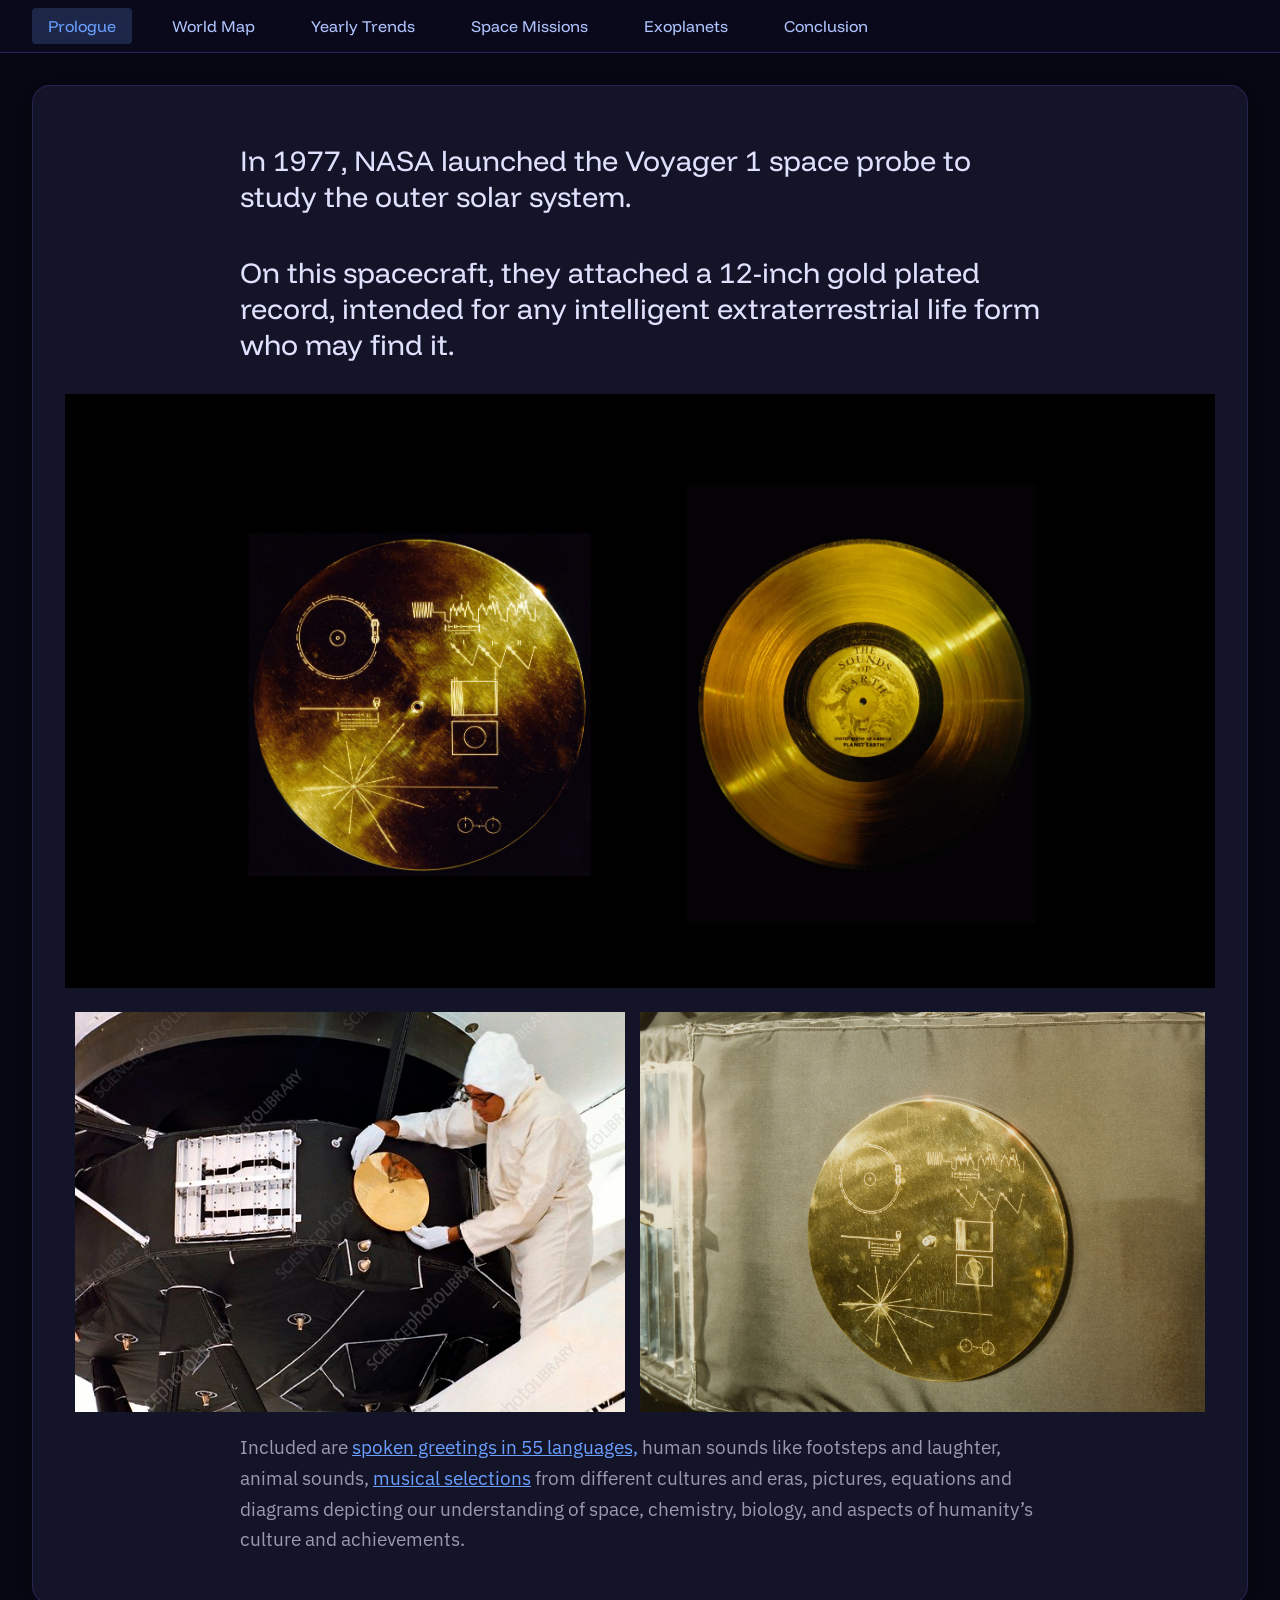
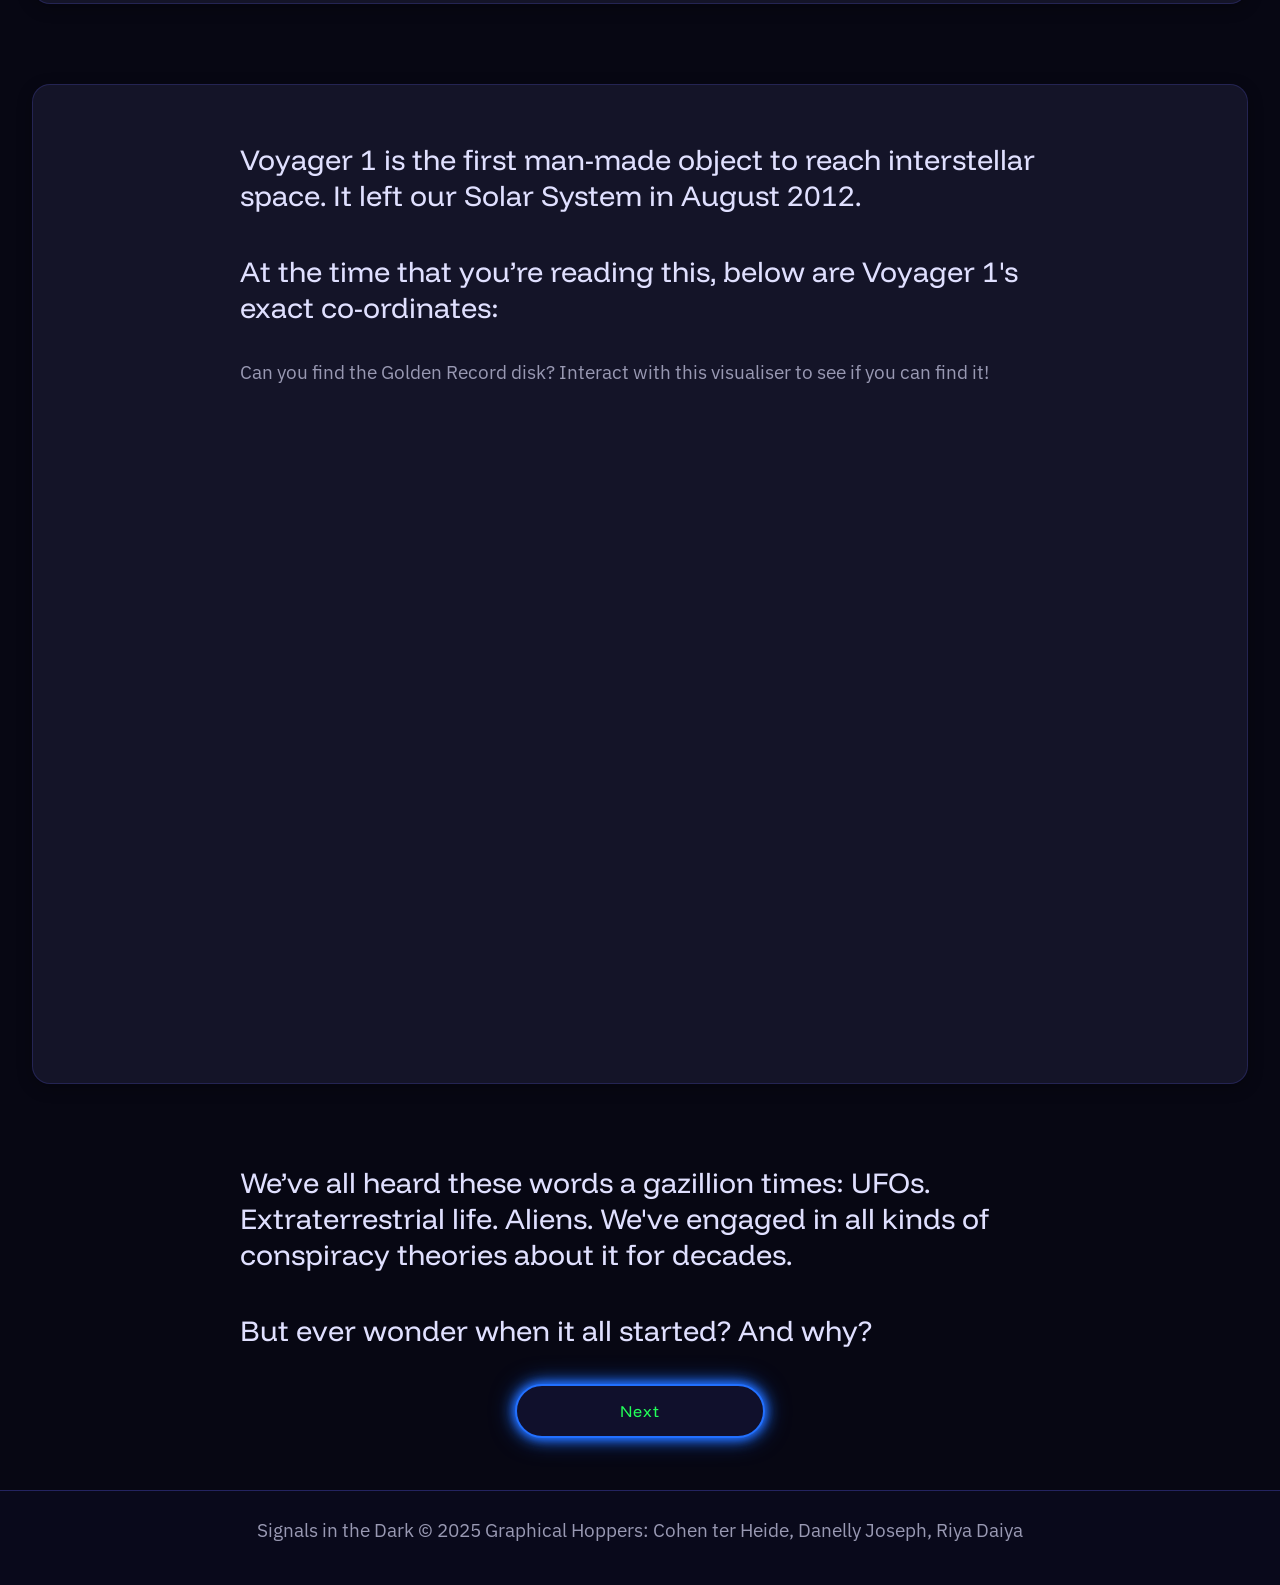
==== commit 06f21297: "storytelling polish" ====
--- a/index.html
+++ b/index.html
@@ -42,6 +42,8 @@
                     <img src="img/voyager-record-on-spacecraft.jpg" alt="voyager goldenr record on spacecraft" class="stacked-image">
                 </div>
 
+                <p>Included are <a class="a-inline" href="https://science.nasa.gov/mission/voyager/golden-record-contents/greetings/">spoken greetings in 55 languages,</a> human sounds like footsteps and laughter, animal sounds, <a class="a-inline" href="https://science.nasa.gov/mission/voyager/golden-record-contents/sounds/#music">musical selections</a> from different cultures and eras, pictures, equations and diagrams depicting our understanding of space, chemistry, biology, and aspects of humanity’s culture and achievements.</p>
+
             </div>
 
             <div class="card"> 
--- a/css/style.css
+++ b/css/style.css
@@ -58,6 +58,11 @@
     padding: 0.5rem 1rem;
     border-radius: 4px;
     transition: all 0.3s ease;
+}
+
+.a-inline{
+    color: #6a9eff;
+    font-family: "IBM Plex Sans", sans-serif, 'Segoe UI', Tahoma, Geneva, Verdana, sans-serif;
 }
 
 nav a:hover, nav a.active {
@@ -134,7 +139,7 @@
     background: rgba(20, 20, 40);
     border-radius: 18px;
     padding: 2rem;
-    margin-bottom: 18rem;
+    margin-bottom: 5rem;
     border: 1px solid rgba(100, 100, 255, 0.2);
     box-shadow: 0 4px 15px rgba(0, 0, 0, 0.3);
     /* text-align: center; */
@@ -478,7 +483,7 @@
 }
 
 .button {
-    background-color: #070713;
+    background-color: #10102c;
     border: 2px solid #2270ff;
     border-radius: 2rem;
     color: #22ff59;
@@ -488,6 +493,11 @@
     font-size: 16px;
     cursor: pointer;
     letter-spacing: 1px;
+
+    display: block;
+    width: 250px;
+    margin: 20px auto;
+    text-align: center;
     
 
     box-shadow:
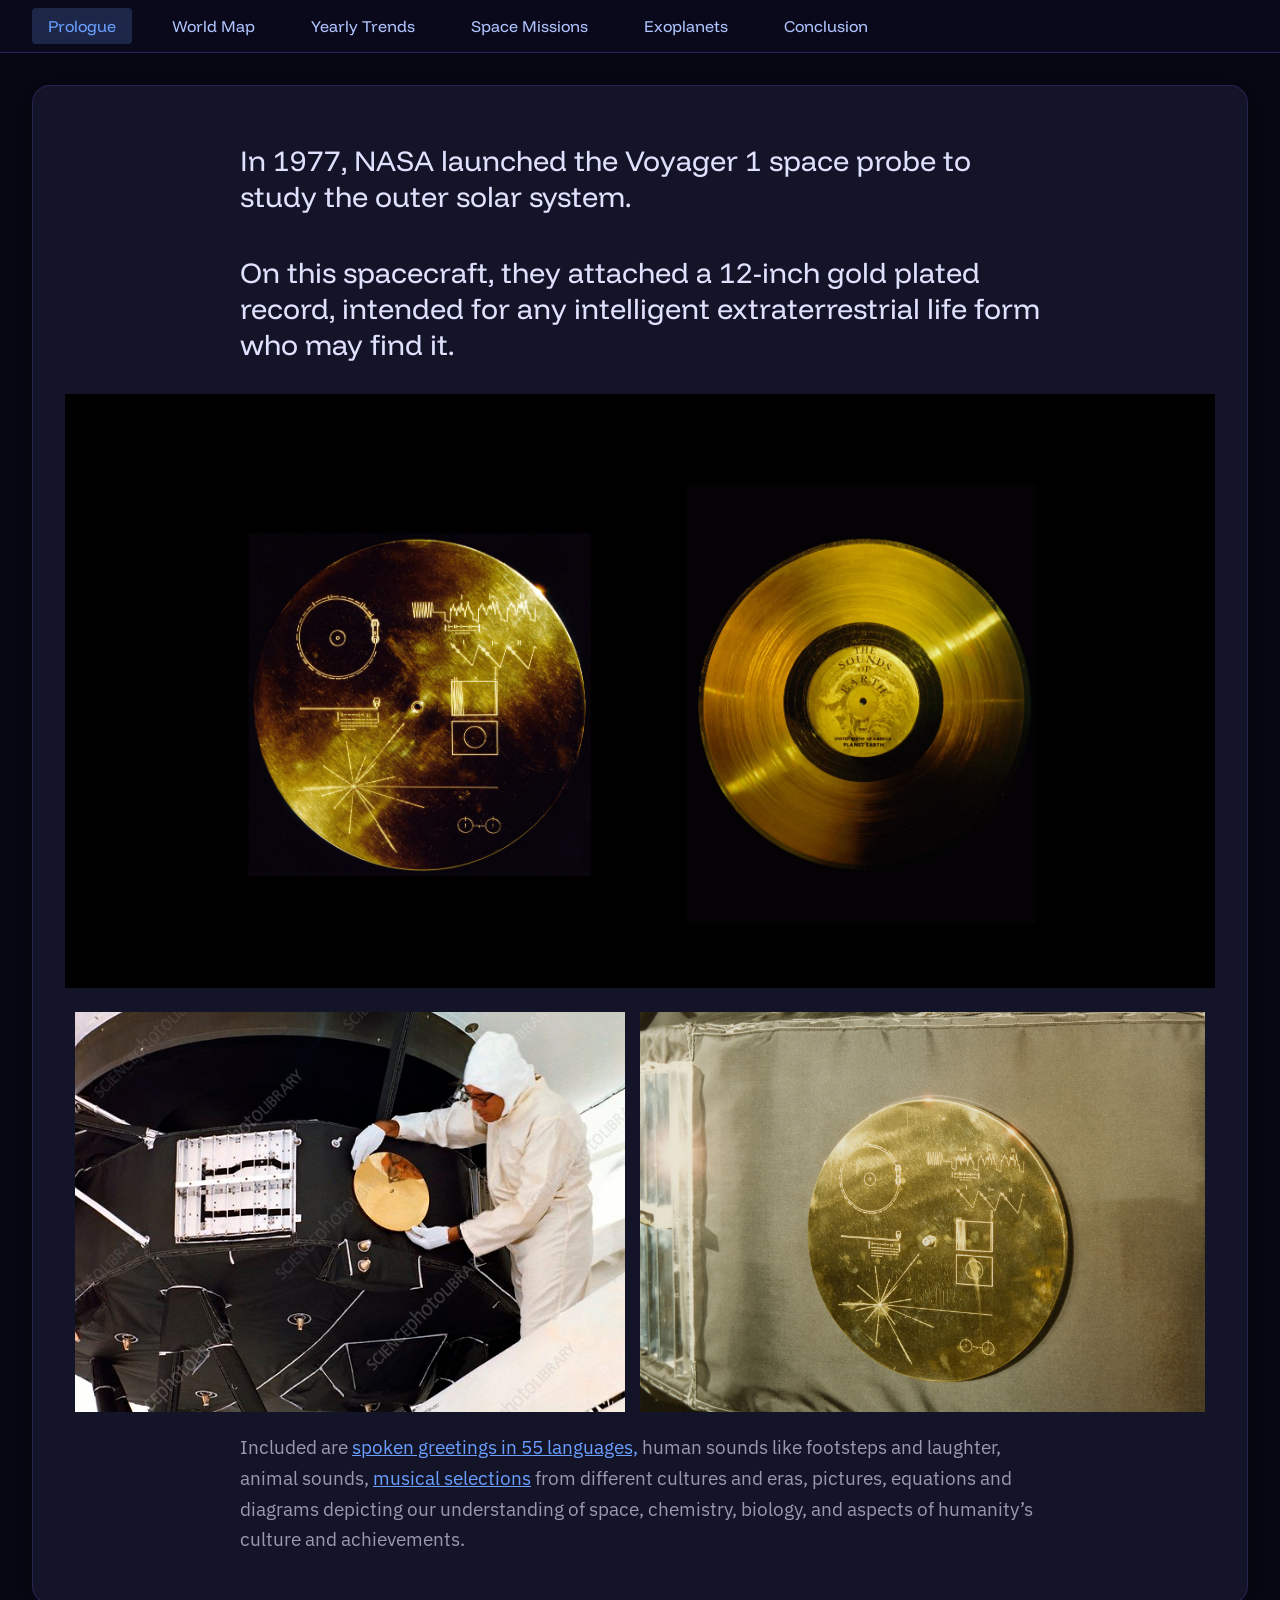
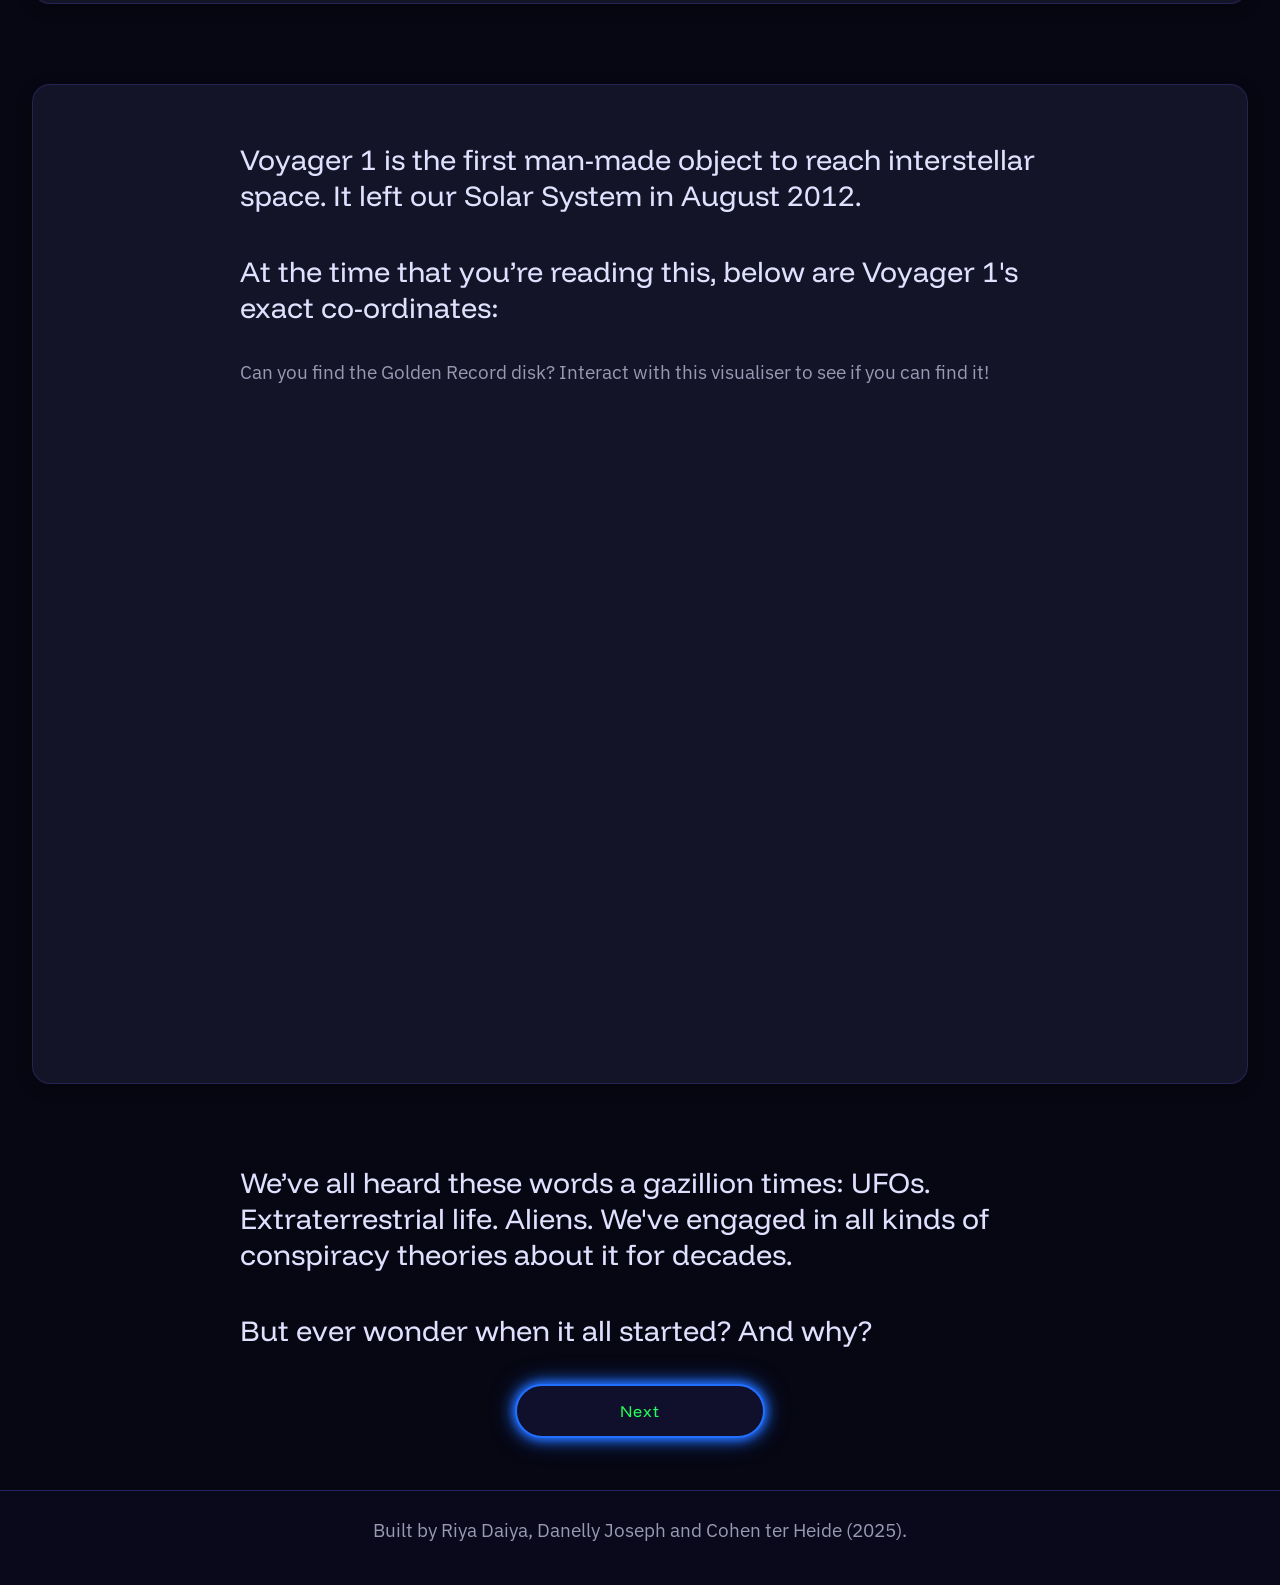
==== commit ec8bfa3b: "footer" ====
--- a/index.html
+++ b/index.html
@@ -53,9 +53,7 @@
                 <div id="voyager-embed-container">
                     <iframe 
                         src="https://eyes.nasa.gov/apps/solar-system/#/sc_voyager_1"
-                        width="100%"
                         height="500"
-                        frameborder="0"
                         allowfullscreen
                         title="NASA Eyes on the Solar System: Voyager 1 Tracker">
                     </iframe>
@@ -74,7 +72,7 @@
     </main>
     
     <footer>
-        <p>Signals in the Dark &copy; 2025 Graphical Hoppers: Cohen ter Heide, Danelly Joseph, Riya Daiya</p>
+        <p>Built by Riya Daiya, Danelly Joseph and Cohen ter Heide (2025).</p>
     </footer>
 
     <script src="js/starfield.js"></script>
--- a/css/style.css
+++ b/css/style.css
@@ -205,11 +205,10 @@
     line-height: 1.5;
 }
 
-
-
-
-
-
+.pale-dot-image{
+  width: 100%;
+  height: 100%;
+}
 
 
 .pale-blue-dot {
@@ -237,18 +236,6 @@
 }
 
 
-.paledot {
-  position: relative;
-  border-radius: 10px;
-  overflow: hidden;
-  margin-top:2.5rem;
-}
-
-.paledot img {
-  display: block;
-  width: 100%;
-  height: auto;
-}
 
 .overlay {
   position: absolute;
@@ -263,8 +250,12 @@
   text-shadow: 0 2px 6px rgba(0,0,0,.7); 
   margin: 10rem;
 
-  
-
+}
+
+.quote{
+    /* text-align: center; */
+    padding: 1.5rem;
+    margin: 0 auto;
 }
 
 .overlay h3{
@@ -613,9 +604,7 @@
 
 /*Styling for Global UFO trends*/
 
-/* ==============================
-   UFO Trends Visualization
-============================== */
+
 
 
 .ufo-trends-view-wrapper {
@@ -625,7 +614,71 @@
 
 #ufo-trends-view {
   max-width: 280rem;
-}
+  
+  
+}
+
+
+@keyframes float {
+  0% {
+    transform: translateY(0px);
+  }
+  50% {
+    transform: translateY(-10px);
+  }
+  100% {
+    transform: translateY(0px);
+  }
+}
+
+.event-icon {
+    width: 16rem;
+    height: 16rem;
+    margin-left: 3rem;
+    margin-top: 2rem;
+    margin-bottom: 2rem;
+    border: 2px solid #7ea9f8;
+    border-radius: 10px;
+    filter: drop-shadow(0 0 50px rgba(80, 227, 194, 0.5));
+    animation: float 3s ease-in-out infinite;
+
+}
+
+.image-wrapper {
+  position: relative;
+  display: inline-block;
+}
+
+.hover-text {
+  position: absolute;
+  top: 50%;
+  left: 30%;
+  transform: translate(15%, -51%);
+  
+  font-size: 0.9rem;
+  letter-spacing: 0.1em;
+  text-transform: uppercase;
+  color: #7ea9f8;
+
+  opacity: 0;
+  pointer-events: none;
+  transition: opacity 0.3s ease;
+
+  background: #1c3263;
+  padding: 6px 14px;
+  border-radius: 20px;
+}
+
+.image-wrapper:hover .hover-text {
+  opacity: 1;
+}
+
+
+
+
+
+
+
 
 /* IMPORTANT: allow Vega to display tooltips */
 .vega-embed,
@@ -648,6 +701,7 @@
     width: 100%;
     height: 100%;
     display: block;
+    border: none;
 }
 
 /* --- Discovery Methods Explained Section --- */
